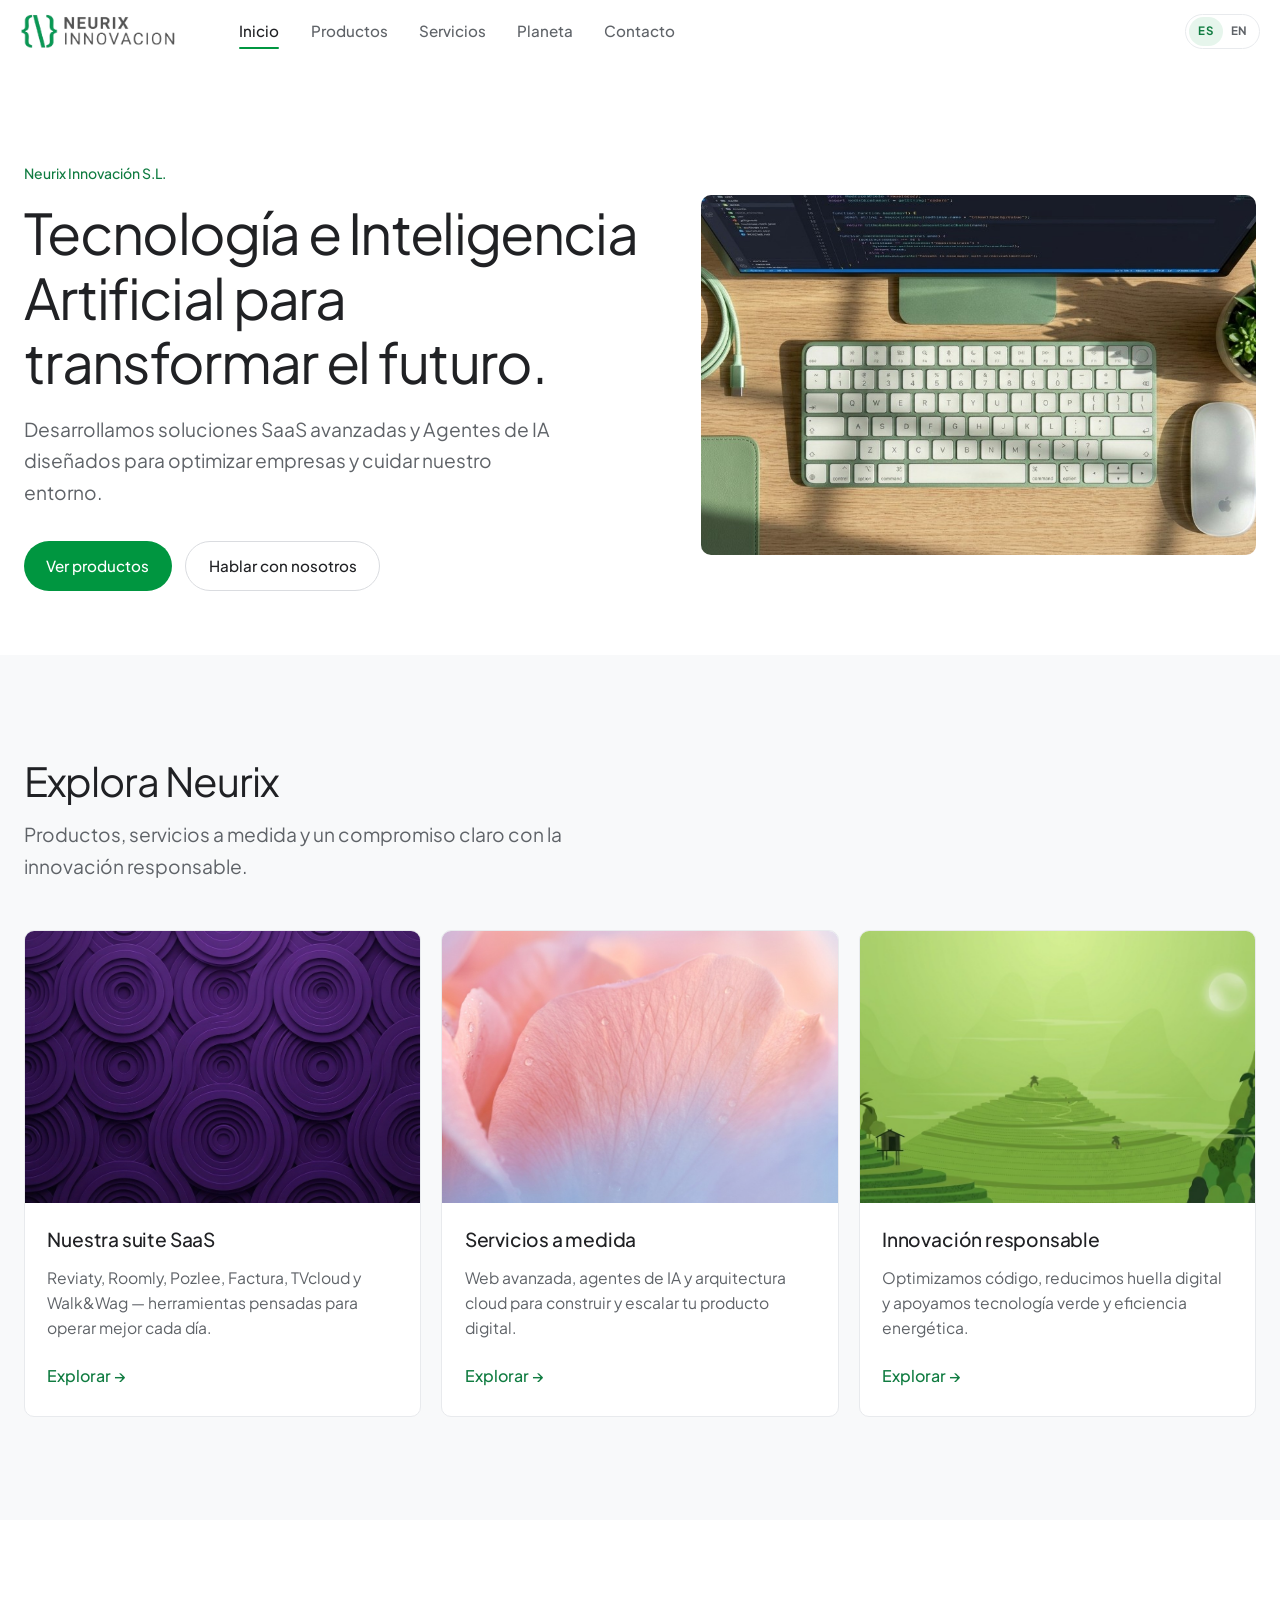
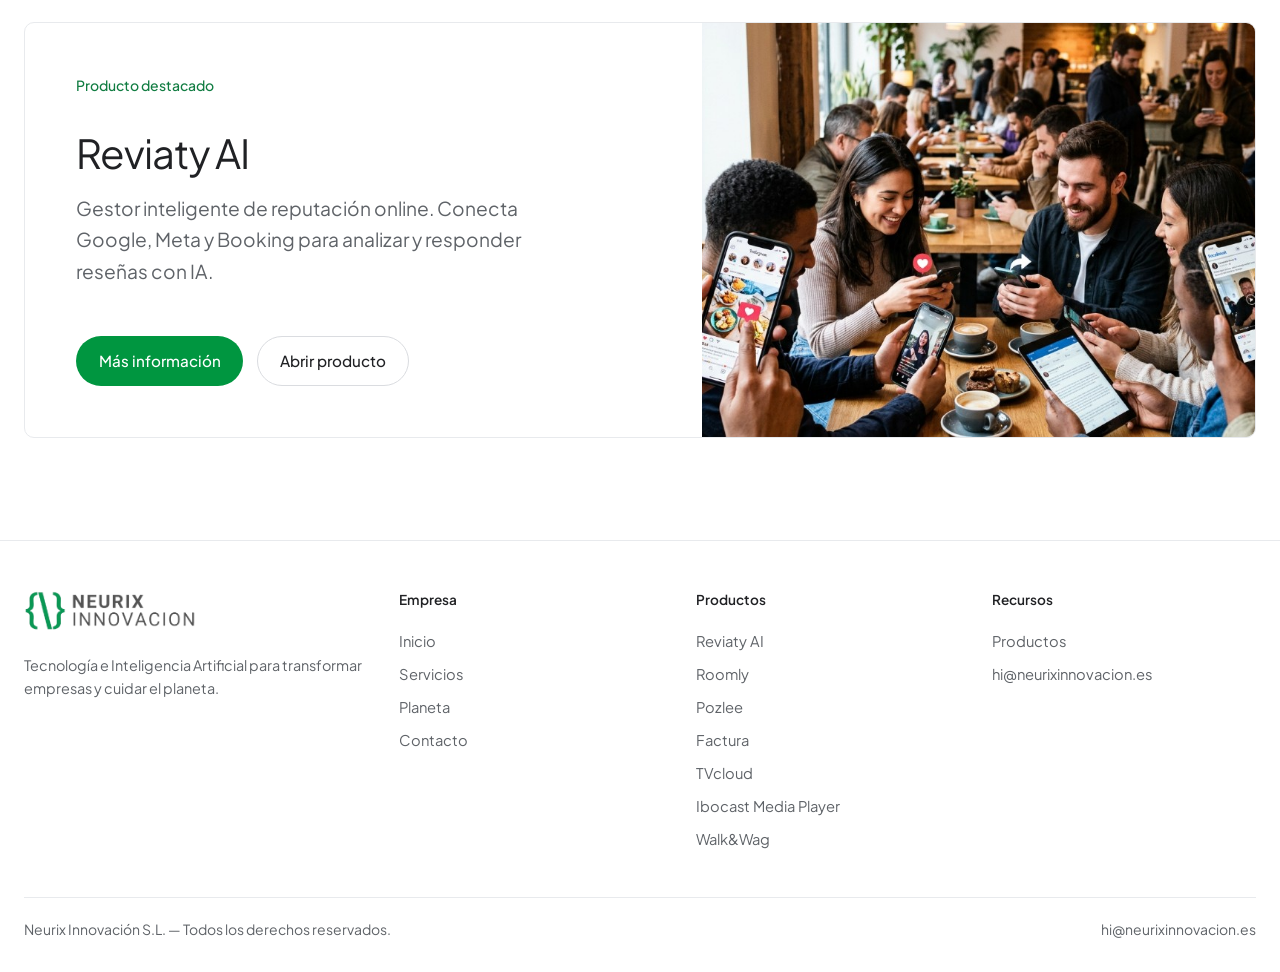
==== index.html @ 754eeaa5 "Initial commit: Neurix Innovación multi-page website. Co-authored-by: Cursor <cursoragent@cursor.com" ====
<!DOCTYPE html>
<html lang="es">
<head>
  <meta charset="UTF-8">
  <meta name="viewport" content="width=device-width, initial-scale=1.0">
  <meta name="description" content="Neurix Innovación S.L. — Tecnología e Inteligencia Artificial. Soluciones SaaS y Agentes de IA.">
  <title>Neurix Innovación — Tecnología e IA</title>
  <link rel="preconnect" href="https://fonts.googleapis.com">
  <link rel="preconnect" href="https://fonts.gstatic.com" crossorigin>
  <link href="https://fonts.googleapis.com/css2?family=Plus+Jakarta+Sans:wght@400;500;600;700&display=swap" rel="stylesheet">
  <link rel="stylesheet" href="css/styles.css">
  <link rel="icon" href="images/logo.png" type="image/png">
</head>
<body data-page="home" data-depth="0">
  <a class="skip-link" href="#contenido">Saltar al contenido</a>
  <div id="site-header"></div>

  <main id="contenido">
    <section class="home-hero">
      <div class="container home-hero-grid">
        <div>
          <p class="kicker" data-i18n="home.kicker">Neurix Innovación S.L.</p>
          <h1 class="display" data-i18n="home.title">Tecnología e Inteligencia Artificial para transformar el futuro.</h1>
          <p class="lead" data-i18n="home.lead">Desarrollamos soluciones SaaS avanzadas y Agentes de IA diseñados para optimizar empresas y cuidar nuestro entorno.</p>
          <div class="home-hero-actions">
            <a class="btn btn-primary" href="productos/index.html" data-i18n="home.ctaProducts">Ver productos</a>
            <a class="btn btn-outline" href="contacto/index.html" data-i18n="home.ctaContact">Hablar con nosotros</a>
          </div>
        </div>
        <div class="hero-visual hero-visual--photo" aria-hidden="true">
          <img src="images/home-hero.jpg" alt="" width="800" height="600" decoding="async">
        </div>
      </div>
    </section>

    <section class="section section--soft">
      <div class="container">
        <div class="section-head">
          <h2 class="display-md" data-i18n="home.exploreTitle">Explora Neurix</h2>
          <p class="lead" data-i18n="home.exploreLead">Productos, servicios a medida y un compromiso claro con la innovación responsable.</p>
        </div>
        <div class="story-grid">
          <a class="story-card" href="productos/index.html">
            <div class="story-media" aria-hidden="true">
              <img src="images/explore-suite.jpg" alt="" width="640" height="440" decoding="async">
            </div>
            <div class="story-body">
              <h3 data-i18n="home.cardProductsTitle">Nuestra suite SaaS</h3>
              <p data-i18n="home.cardProductsBody">Reviaty, Roomly, Pozlee, Factura, TVcloud y Walk&amp;Wag — herramientas pensadas para operar mejor cada día.</p>
              <span class="btn-text"><span data-i18n="common.explore">Explorar</span> <span class="arrow">→</span></span>
            </div>
          </a>
          <a class="story-card" href="servicios/index.html">
            <div class="story-media" aria-hidden="true">
              <img src="images/explore-services.jpg" alt="" width="640" height="440" decoding="async">
            </div>
            <div class="story-body">
              <h3 data-i18n="home.cardServicesTitle">Servicios a medida</h3>
              <p data-i18n="home.cardServicesBody">Web avanzada, agentes de IA y arquitectura cloud para construir y escalar tu producto digital.</p>
              <span class="btn-text"><span data-i18n="common.explore">Explorar</span> <span class="arrow">→</span></span>
            </div>
          </a>
          <a class="story-card" href="planeta/index.html">
            <div class="story-media" aria-hidden="true">
              <img src="images/explore-planet.jpg" alt="" width="640" height="440" decoding="async">
            </div>
            <div class="story-body">
              <h3 data-i18n="home.cardPlanetTitle">Innovación responsable</h3>
              <p data-i18n="home.cardPlanetBody">Optimizamos código, reducimos huella digital y apoyamos tecnología verde y eficiencia energética.</p>
              <span class="btn-text"><span data-i18n="common.explore">Explorar</span> <span class="arrow">→</span></span>
            </div>
          </a>
        </div>
      </div>
    </section>

    <section class="section">
      <div class="container">
        <article class="feature-band">
          <div class="feature-band-copy">
            <p class="kicker" data-i18n="home.featureKicker">Producto destacado</p>
            <h2 class="display-md">Reviaty AI</h2>
            <p class="lead" data-i18n="home.featureLead">Gestor inteligente de reputación online. Conecta Google, Meta y Booking para analizar y responder reseñas con IA.</p>
            <div class="home-hero-actions">
              <a class="btn btn-primary" href="productos/reviaty.html" data-i18n="common.learnMore">Más información</a>
              <a class="btn btn-outline" href="https://reviaty.neurixinnovacion.es" target="_blank" rel="noopener noreferrer" data-i18n="common.visit">Abrir producto</a>
            </div>
          </div>
          <div class="feature-band-visual visual-photo" aria-hidden="true">
            <img src="images/reviaty.jpg" alt="">
          </div>
        </article>
      </div>
    </section>
  </main>

  <div id="site-footer"></div>

  <script>
    window.NEURIX_I18N = {
      es: {
        "home.kicker": "Neurix Innovación S.L.",
        "home.title": "Tecnología e Inteligencia Artificial para transformar el futuro.",
        "home.lead": "Desarrollamos soluciones SaaS avanzadas y Agentes de IA diseñados para optimizar empresas y cuidar nuestro entorno.",
        "home.ctaProducts": "Ver productos",
        "home.ctaContact": "Hablar con nosotros",
        "home.exploreTitle": "Explora Neurix",
        "home.exploreLead": "Productos, servicios a medida y un compromiso claro con la innovación responsable.",
        "home.cardProductsTitle": "Nuestra suite SaaS",
        "home.cardProductsBody": "Reviaty, Roomly, Pozlee, Factura, TVcloud y Walk&Wag — herramientas pensadas para operar mejor cada día.",
        "home.cardServicesTitle": "Servicios a medida",
        "home.cardServicesBody": "Web avanzada, agentes de IA y arquitectura cloud para construir y escalar tu producto digital.",
        "home.cardPlanetTitle": "Innovación responsable",
        "home.cardPlanetBody": "Optimizamos código, reducimos huella digital y apoyamos tecnología verde y eficiencia energética.",
        "home.featureKicker": "Producto destacado",
        "home.featureLead": "Gestor inteligente de reputación online. Conecta Google, Meta y Booking para analizar y responder reseñas con IA."
      },
      en: {
        "home.kicker": "Neurix Innovación S.L.",
        "home.title": "Technology and Artificial Intelligence to transform the future.",
        "home.lead": "We build advanced SaaS solutions and AI Agents designed to optimize businesses and care for our environment.",
        "home.ctaProducts": "See products",
        "home.ctaContact": "Talk to us",
        "home.exploreTitle": "Explore Neurix",
        "home.exploreLead": "Products, tailored services, and a clear commitment to responsible innovation.",
        "home.cardProductsTitle": "Our SaaS suite",
        "home.cardProductsBody": "Reviaty, Roomly, Pozlee, Factura, TVcloud and Walk&Wag — tools built to run operations better every day.",
        "home.cardServicesTitle": "Tailored services",
        "home.cardServicesBody": "Advanced web, AI agents and cloud architecture to build and scale your digital product.",
        "home.cardPlanetTitle": "Responsible innovation",
        "home.cardPlanetBody": "We optimize code, reduce digital footprint, and support green technology and energy efficiency.",
        "home.featureKicker": "Featured product",
        "home.featureLead": "Intelligent online reputation manager. Connect Google, Meta and Booking to analyze and reply to reviews with AI."
      }
    };
  </script>
  <script src="js/main.js"></script>
</body>
</html>
---- css/styles.css ----
/* Neurix Innovación — multi-page, About Google–inspired editorial UI */

:root {
  --bg: #fff;
  --bg-soft: #f8f9fa;
  --bg-tint: #f1f3f4;
  --ink: #202124;
  --ink-2: #3c4043;
  --muted: #5f6368;
  --line: #e8eaed;
  --line-strong: #dadce0;
  --green: #009640;
  --green-deep: #107c41;
  --green-soft: #e6f5ec;
  --blue: #1a73e8;
  --radius: 10px;
  --radius-md: 10px;
  --radius-sm: 10px;
  --header: 64px;
  --max: 1240px;
  --narrow: 720px;
  --font:
    "Google Sans", "Product Sans", "Plus Jakarta Sans", "Helvetica Neue", Arial,
    sans-serif;
  --ease: cubic-bezier(0.2, 0.8, 0.2, 1);
}

*,
*::before,
*::after {
  box-sizing: border-box;
}

html {
  scroll-behavior: smooth;
}

body {
  margin: 0;
  font-family: var(--font);
  color: var(--ink-2);
  background: var(--bg);
  line-height: 1.6;
  -webkit-font-smoothing: antialiased;
}

img {
  display: block;
  max-width: 100%;
}

a {
  color: inherit;
  text-decoration: none;
}

button {
  font: inherit;
  color: inherit;
  background: none;
  border: 0;
  cursor: pointer;
}

h1,
h2,
h3,
h4,
p {
  margin: 0;
}

ul {
  margin: 0;
  padding: 0;
  list-style: none;
}

.skip-link {
  position: absolute;
  left: -999px;
  top: 0;
  background: var(--ink);
  color: #fff;
  padding: 0.75rem 1rem;
  z-index: 1000;
}

.skip-link:focus {
  left: 1rem;
  top: 1rem;
}

.container {
  width: min(100% - 3rem, var(--max));
  margin-inline: auto;
}

.container--narrow {
  width: min(100% - 3rem, var(--narrow));
}

/* ——— Header ——— */

.site-header {
  position: sticky;
  top: 0;
  z-index: 50;
  height: var(--header);
  background: rgba(255, 255, 255, 0.96);
  border-bottom: 1px solid transparent;
}

.site-header.is-scrolled {
  border-bottom-color: var(--line);
}

.header-inner {
  height: 100%;
  width: min(100% - 2rem, var(--max));
  margin-inline: auto;
  display: flex;
  align-items: center;
  gap: 2rem;
}

.brand {
  display: inline-flex;
  align-items: center;
  flex-shrink: 0;
  line-height: 0;
}

.brand-logo {
  height: 40px;
  width: auto;
  max-width: min(220px, 48vw);
  object-fit: contain;
  object-position: left center;
  border-radius: 10px;
}

.brand-logo--footer {
  height: 44px;
  max-width: 240px;
}

.nav {
  display: flex;
  align-items: center;
  gap: 0.15rem;
  margin-left: 1rem;
}

.nav a {
  position: relative;
  padding: 0.55rem 0.9rem;
  font-size: 0.95rem;
  font-weight: 500;
  color: var(--muted);
  border-radius: 5px;
  transition:
    color 0.2s var(--ease),
    background 0.2s var(--ease);
}

.nav a:hover,
.nav a:focus-visible {
  color: var(--ink);
  background: var(--bg-tint);
  outline: none;
}

.nav a.is-active {
  color: var(--ink);
}

.nav a.is-active::after {
  content: "";
  position: absolute;
  left: 0.9rem;
  right: 0.9rem;
  bottom: 0.2rem;
  height: 2px;
  border-radius: 2px;
  background: var(--green);
}

.header-actions {
  margin-left: auto;
  display: flex;
  align-items: center;
  gap: 0.75rem;
}

.lang-toggle {
  display: inline-flex;
  padding: 0.18rem;
  border: 1px solid var(--line);
  border-radius: 999px;
}

.lang-btn {
  min-width: 2.1rem;
  padding: 0.3rem 0.5rem;
  border-radius: 999px;
  font-size: 0.72rem;
  font-weight: 700;
  letter-spacing: 0.04em;
  color: var(--muted);
}

.lang-btn.is-active {
  background: var(--green-soft);
  color: var(--green-deep);
}

.menu-toggle {
  display: none;
  width: 40px;
  height: 40px;
  place-items: center;
  gap: 5px;
  flex-direction: column;
  border-radius: 50%;
}

.menu-toggle:hover {
  background: var(--bg-tint);
}

.menu-toggle span {
  width: 16px;
  height: 2px;
  background: var(--ink);
  border-radius: 2px;
}

/* ——— Buttons ——— */

.btn {
  display: inline-flex;
  align-items: center;
  justify-content: center;
  gap: 0.4rem;
  min-height: 48px;
  padding: 0.75rem 1.4rem;
  border-radius: 999px;
  font-size: 0.95rem;
  font-weight: 500;
  transition:
    background 0.2s var(--ease),
    border-color 0.2s var(--ease),
    color 0.2s var(--ease),
    box-shadow 0.2s var(--ease);
}

.btn:focus-visible {
  outline: 2px solid var(--green);
  outline-offset: 3px;
}

.btn-primary {
  background: var(--green);
  color: #fff;
}

.btn-primary:hover {
  background: var(--green-deep);
  box-shadow: 0 1px 3px rgba(16, 124, 65, 0.3);
}

.btn-outline {
  border: 1px solid var(--line-strong);
  background: var(--bg);
  color: var(--ink);
}

.btn-outline:hover {
  background: var(--bg-soft);
  border-color: #c6c9ce;
}

.btn-text {
  color: var(--green-deep);
  font-weight: 500;
  min-height: auto;
  padding: 0.35rem 0;
}

.btn-text:hover {
  text-decoration: underline;
}

.btn-text .arrow {
  transition: transform 0.2s var(--ease);
}

.btn-text:hover .arrow {
  transform: translateX(3px);
}

/* ——— Typography blocks ——— */

.kicker {
  display: inline-block;
  margin-bottom: 1rem;
  font-size: 0.875rem;
  font-weight: 500;
  color: var(--green-deep);
}

.display {
  font-size: clamp(2.25rem, 4.8vw, 3.5rem);
  font-weight: 400;
  letter-spacing: -0.03em;
  line-height: 1.15;
  color: var(--ink);
}

.display-md {
  font-size: clamp(1.75rem, 3.2vw, 2.5rem);
  font-weight: 400;
  letter-spacing: -0.025em;
  line-height: 1.2;
  color: var(--ink);
}

.lead {
  font-size: clamp(1.05rem, 1.5vw, 1.2rem);
  color: var(--muted);
  line-height: 1.65;
}

.section {
  padding: clamp(4rem, 8vw, 6.5rem) 0;
}

.section--soft {
  background: var(--bg-soft);
}

.section-head {
  max-width: 640px;
  margin-bottom: clamp(2rem, 4vw, 3rem);
}

.section-head .lead {
  margin-top: 0.85rem;
}

/* ——— Home hero ——— */

.home-hero {
  padding: clamp(3.5rem, 8vw, 6rem) 0 clamp(2.5rem, 5vw, 4rem);
}

.home-hero-grid {
  display: grid;
  grid-template-columns: 1.05fr 0.95fr;
  gap: clamp(2rem, 5vw, 4rem);
  align-items: center;
}

.home-hero .lead {
  margin-top: 1.25rem;
  max-width: 34rem;
}

.home-hero-actions {
  display: flex;
  flex-wrap: wrap;
  gap: 0.85rem;
  margin-top: 2rem;
}

.hero-visual {
  position: relative;
  min-height: 360px;
  border-radius: var(--radius);
  overflow: hidden;
  background: var(--bg-tint);
}

.hero-visual--photo {
  min-height: 0;
}

.hero-visual--photo img {
  width: 100%;
  height: 100%;
  min-height: 360px;
  object-fit: cover;
  object-position: center;
  display: block;
}

/* ——— Destination / story cards (About Google style) ——— */

.story-grid {
  display: grid;
  grid-template-columns: repeat(3, 1fr);
  gap: 1.25rem;
}

.story-card {
  display: flex;
  flex-direction: column;
  border: 1px solid var(--line);
  border-radius: var(--radius-md);
  overflow: hidden;
  background: var(--bg);
  transition:
    box-shadow 0.25s var(--ease),
    transform 0.25s var(--ease);
}

.story-card:hover {
  transform: translateY(-2px);
  box-shadow: 0 8px 28px rgba(60, 64, 67, 0.12);
}

.story-media {
  aspect-ratio: 16 / 11;
  background: var(--bg-tint);
  overflow: hidden;
}

.story-media img {
  width: 100%;
  height: 100%;
  object-fit: cover;
  object-position: center;
  display: block;
}

.story-body {
  display: flex;
  flex-direction: column;
  gap: 0.75rem;
  padding: 1.5rem 1.4rem 1.35rem;
  flex: 1;
}

.story-body h3 {
  font-size: 1.2rem;
  font-weight: 500;
  color: var(--ink);
  letter-spacing: -0.01em;
  line-height: 1.35;
}

.story-body p {
  color: var(--muted);
  font-size: 0.98rem;
  flex: 1;
}

.story-body .btn-text {
  margin-top: 0.35rem;
  align-self: flex-start;
}

/* ——— Featured strip ——— */

.feature-band {
  border: 1px solid var(--line);
  border-radius: var(--radius);
  overflow: hidden;
  display: grid;
  grid-template-columns: 1.1fr 0.9fr;
  background: var(--bg);
}

.feature-band-copy {
  padding: clamp(2rem, 4vw, 3.25rem);
  display: flex;
  flex-direction: column;
  justify-content: center;
  gap: 1rem;
}

.feature-band-copy .lead {
  max-width: 32rem;
}

.feature-band-visual {
  min-height: 280px;
  background:
    radial-gradient(
      circle at 40% 30%,
      rgba(255, 255, 255, 0.35),
      transparent 40%
    ),
    linear-gradient(160deg, #107c41, #009640 55%, #075a2c);
  position: relative;
}

.feature-band-visual.visual-logo {
  background: #fff;
}

.feature-band-visual.visual-photo {
  background: var(--bg-tint);
  padding: 0;
  border-left: 0;
  overflow: hidden;
}

.feature-band-visual.visual-photo img {
  width: 100%;
  height: 100%;
  min-height: 280px;
  object-fit: cover;
  object-position: center;
  display: block;
}

.feature-band-visual .chip {
  position: absolute;
  left: 1.5rem;
  bottom: 1.5rem;
  padding: 0.55rem 0.9rem;
  border-radius: 999px;
  background: rgba(255, 255, 255, 0.92);
  color: var(--green-deep);
  font-size: 0.85rem;
  font-weight: 600;
}

/* ——— Products index (About Google products–inspired) ——— */

.page-hero {
  padding: clamp(3.5rem, 7vw, 5.5rem) 0 2rem;
  text-align: center;
}

.page-hero .display {
  max-width: 18ch;
  margin-inline: auto;
}

.page-hero .lead {
  max-width: 38rem;
  margin: 1.15rem auto 0;
}

.page-hero-actions {
  display: flex;
  flex-wrap: wrap;
  justify-content: center;
  gap: 0.75rem;
  margin-top: 1.75rem;
}

.products-hero {
  padding: clamp(2.5rem, 6vw, 4.5rem) 0 0;
  text-align: center;
  background: linear-gradient(180deg, #ffffff 0%, #ffffff 55%, #e8f5ee 100%);
  overflow: hidden;
}

.products-hero-inner {
  display: flex;
  flex-direction: column;
  align-items: center;
}

.picon {
  width: 48px;
  height: 48px;
  border-radius: 50%;
  display: grid;
  place-items: center;
  font-size: 0.72rem;
  font-weight: 700;
  color: var(--green-deep);
  letter-spacing: -0.02em;
  overflow: hidden;
  background: #fff;
  border: 1px solid var(--line);
}

.picon--logo {
  padding: 0;
  background: #fff;
}

.picon--logo img {
  width: 78%;
  height: 78%;
  object-fit: contain;
  display: block;
}

.picon--factura,
.picon--tvcloud,
.picon--walkwag {
  background: #fff;
  color: var(--green-deep);
}

.picon--tvcloud {
  font-size: 0.65rem;
}

.products-hero .display {
  max-width: 16ch;
  margin-inline: auto;
}

.jump-pills {
  display: flex;
  flex-wrap: wrap;
  justify-content: center;
  gap: 0.65rem;
  margin-top: 1.75rem;
}

.jump-pills a {
  display: inline-flex;
  align-items: center;
  min-height: 44px;
  padding: 0.55rem 1.15rem;
  border: 1px solid var(--line-strong);
  border-radius: 999px;
  background: var(--bg);
  font-size: 0.925rem;
  font-weight: 500;
  color: var(--ink-2);
  transition:
    background 0.2s var(--ease),
    border-color 0.2s var(--ease);
}

.jump-pills a:hover,
.jump-pills a:focus-visible {
  background: var(--bg-soft);
  border-color: #c6c9ce;
  outline: none;
}

.products-hero-art {
  width: min(100%, 960px);
  margin-top: clamp(2.5rem, 5vw, 3.5rem);
  border-radius: var(--radius) var(--radius) 0 0;
  overflow: hidden;
  line-height: 0;
  box-shadow: 0 12px 40px rgba(60, 64, 67, 0.12);
}

.products-hero-art img {
  width: 100%;
  height: auto;
  aspect-ratio: 16 / 9;
  object-fit: cover;
  object-position: center;
  display: block;
}

.products-quick {
  padding-top: clamp(2rem, 4vw, 3rem);
}

.quick-grid {
  display: grid;
  grid-template-columns: repeat(2, 1fr);
  gap: 1rem;
}

.quick-tile {
  display: grid;
  grid-template-columns: 1fr 1fr;
  min-height: 160px;
  border: 1px solid var(--line);
  border-radius: var(--radius);
  overflow: hidden;
  background: var(--bg);
  transition:
    box-shadow 0.25s var(--ease),
    transform 0.25s var(--ease);
}

.quick-tile:hover {
  box-shadow: 0 8px 28px rgba(60, 64, 67, 0.1);
  transform: translateY(-2px);
}

.quick-tile-copy {
  display: flex;
  flex-direction: column;
  justify-content: space-between;
  padding: 1.35rem 1.25rem;
}

.quick-tile-copy h2 {
  font-size: clamp(1.15rem, 2vw, 1.45rem);
  font-weight: 500;
  letter-spacing: -0.02em;
  line-height: 1.25;
  color: var(--ink);
}

.quick-tile-icon {
  color: var(--green-deep);
  font-size: 1.15rem;
  font-weight: 600;
}

.quick-tile-media {
  min-height: 100%;
}

.products-section-head {
  text-align: center;
  max-width: 640px;
  margin: 0 auto clamp(2rem, 4vw, 3rem);
}

.products-section-head .lead {
  margin-top: 0.85rem;
}

.products-section-head--left {
  text-align: left;
  margin-inline: 0;
}

.gp-feature {
  display: grid;
  grid-template-columns: 1fr 1.05fr;
  border: 1px solid var(--line);
  border-radius: var(--radius);
  overflow: hidden;
  background: var(--bg);
  min-height: 360px;
}

.gp-feature--compact {
  min-height: 280px;
}

.gp-feature-copy {
  padding: clamp(1.75rem, 4vw, 3rem);
  display: flex;
  flex-direction: column;
  justify-content: center;
  gap: 0.85rem;
}

.gp-feature-copy .lead {
  max-width: 34rem;
}

.gp-feature-actions {
  display: flex;
  flex-wrap: wrap;
  gap: 0.75rem;
  margin-top: 0.5rem;
}

.gp-feature-visual {
  position: relative;
  min-height: 240px;
}

.gp-card-grid {
  display: grid;
  grid-template-columns: repeat(2, 1fr);
  gap: 1.25rem;
}

.gp-card-grid--3 {
  grid-template-columns: repeat(3, 1fr);
}

.gp-card {
  display: flex;
  flex-direction: column;
  border: 1px solid var(--line);
  border-radius: var(--radius);
  overflow: hidden;
  background: var(--bg);
  transition:
    box-shadow 0.25s var(--ease),
    transform 0.25s var(--ease);
}

.gp-card:hover {
  box-shadow: 0 8px 28px rgba(60, 64, 67, 0.1);
  transform: translateY(-2px);
}

.gp-card-media {
  position: relative;
  aspect-ratio: 16 / 10;
}

.gp-card-media.visual-photo {
  border-bottom: 0;
}

.gp-card-media.visual-photo img {
  min-height: 0;
  aspect-ratio: 16 / 10;
}

.gp-card-body {
  display: flex;
  flex-direction: column;
  gap: 0.65rem;
  padding: 1.4rem 1.35rem 1.35rem;
  flex: 1;
}

.gp-card-body h3 {
  font-size: 1.25rem;
  font-weight: 500;
  color: var(--ink);
  letter-spacing: -0.01em;
}

.gp-card-body p {
  color: var(--muted);
  font-size: 0.98rem;
  flex: 1;
}

.gp-card-body .btn-text {
  align-self: flex-start;
}

.products-directory {
  background: var(--bg);
  border-top: 1px solid var(--line);
}

.dir-header {
  text-align: center;
  margin-bottom: clamp(1.75rem, 3vw, 2.5rem);
}

.dir-header .display-md {
  margin-bottom: 1.25rem;
}

.dir-filter-bar {
  display: inline-flex;
  flex-direction: column;
  align-items: stretch;
  gap: 0.45rem;
  width: min(100%, 320px);
  text-align: left;
}

.dir-filter-bar label {
  font-size: 0.9rem;
  font-weight: 500;
  color: var(--muted);
}

.dir-select-wrap {
  position: relative;
}

.dir-select-wrap::after {
  content: "";
  position: absolute;
  right: 1rem;
  top: 50%;
  width: 0.45rem;
  height: 0.45rem;
  border-right: 2px solid var(--muted);
  border-bottom: 2px solid var(--muted);
  transform: translateY(-70%) rotate(45deg);
  pointer-events: none;
}

.dir-select {
  width: 100%;
  appearance: none;
  -webkit-appearance: none;
  min-height: 48px;
  padding: 0.7rem 2.5rem 0.7rem 1rem;
  border: 1px solid var(--line-strong);
  border-radius: 10px;
  background: var(--bg);
  font: inherit;
  font-size: 1rem;
  font-weight: 500;
  color: var(--ink);
  cursor: pointer;
}

.dir-select:focus-visible {
  outline: 2px solid var(--green);
  outline-offset: 2px;
}

.dir-grid {
  display: grid;
  grid-template-columns: repeat(4, 1fr);
  gap: 0.85rem;
}

.dir-tile {
  display: grid;
  grid-template-columns: 40px minmax(0, 1fr) 20px;
  align-items: center;
  gap: 0.7rem;
  min-height: 64px;
  padding: 0.65rem 0.85rem;
  border: 1px solid var(--line);
  border-radius: 10px;
  background: var(--bg);
  color: var(--ink);
  transition:
    border-color 0.2s var(--ease),
    box-shadow 0.2s var(--ease),
    background 0.2s var(--ease);
}

.dir-tile:hover,
.dir-tile:focus-visible {
  border-color: var(--line-strong);
  box-shadow: 0 2px 10px rgba(60, 64, 67, 0.08);
  background: #fafafa;
  outline: none;
}

.dir-tile-icon {
  width: 40px;
  height: 40px;
  border: 0;
  box-shadow: none;
  background: transparent;
}

.dir-tile-icon.picon--factura,
.dir-tile-icon.picon--tvcloud,
.dir-tile-icon.picon--walkwag {
  background: var(--bg-soft);
  border: 1px solid var(--line);
}

.dir-tile-name {
  font-size: 0.95rem;
  font-weight: 500;
  line-height: 1.25;
  white-space: nowrap;
  overflow: hidden;
  text-overflow: ellipsis;
}

.dir-tile-ext {
  color: var(--green-deep);
  font-size: 1rem;
  font-weight: 600;
  line-height: 1;
  text-align: right;
}

.spotlight-visual {
  position: relative;
  min-height: 240px;
}

.visual-logo {
  background: #fff;
  display: grid;
  place-items: center;
  padding: clamp(1.5rem, 4vw, 2.75rem);
  border-left: 1px solid var(--line);
}

.visual-logo img {
  width: min(100%, 320px);
  height: auto;
  max-height: 160px;
  object-fit: contain;
  display: block;
}

.gp-card-media.visual-logo {
  border-left: 0;
  border-bottom: 1px solid var(--line);
}

.gp-card-media.visual-logo img {
  max-height: 120px;
}

.quick-tile-media.visual-logo {
  padding: 1rem;
  border-left: 1px solid var(--line);
}

.quick-tile-media.visual-logo img {
  width: 100%;
  height: 100%;
  max-height: none;
  object-fit: contain;
}

.feature-band-visual.visual-logo {
  background: #fff;
  border-left: 1px solid var(--line);
}

.product-panel.visual-logo {
  border: 1px solid var(--line);
  border-radius: var(--radius);
}

.visual-reviaty {
  background:
    radial-gradient(
      circle at 70% 30%,
      rgba(255, 255, 255, 0.35),
      transparent 35%
    ),
    linear-gradient(145deg, #0f6b38, #14a34a 50%, #086435);
}

.visual-roomly {
  background: linear-gradient(160deg, #1b4332 0%, #2d6a4f 45%, #95d5b2 100%);
}

.visual-pozlee {
  background: linear-gradient(135deg, #143d2a, #1b7a46 40%, #d8f3dc);
}

.visual-factura {
  background: linear-gradient(180deg, #0b3d26, #1a8f4d 60%, #e9f7ef);
}

.visual-tvcloud {
  background:
    radial-gradient(
      circle at 30% 70%,
      rgba(255, 255, 255, 0.2),
      transparent 40%
    ),
    linear-gradient(210deg, #052e1c, #0d7a3c 55%, #49b978);
}

.visual-walkwag {
  background:
    radial-gradient(circle at 60% 40%, #b7f0c8, transparent 45%),
    linear-gradient(160deg, #245c3b, #57a773);
}

.visual-photo {
  position: relative;
  padding: 0 !important;
  background: var(--bg-tint);
  overflow: hidden;
  border-left: 0;
}

.gp-feature-visual.visual-photo {
  align-self: stretch;
}

.visual-photo img {
  width: 100%;
  height: 100%;
  min-height: 280px;
  object-fit: cover;
  object-position: center;
  display: block;
}

.product-panel.visual-photo {
  border: 0;
  border-radius: var(--radius);
  min-height: 340px;
}

.product-panel.visual-photo img {
  min-height: 340px;
  border-radius: var(--radius);
}

.spotlight-visual .mark,
.product-panel .mark,
.gp-feature-visual .mark,
.gp-card-media .mark {
  position: absolute;
  inset: 0;
  display: grid;
  place-items: center;
  color: rgba(255, 255, 255, 0.95);
  font-size: clamp(1.6rem, 3vw, 2.2rem);
  font-weight: 600;
  letter-spacing: -0.02em;
  text-align: center;
  padding: 1.5rem;
}

/* ——— Product detail ——— */

.product-hero {
  padding: clamp(3rem, 7vw, 5rem) 0 clamp(2rem, 4vw, 3rem);
}

.product-hero-grid {
  display: grid;
  grid-template-columns: 1.1fr 0.9fr;
  gap: clamp(2rem, 5vw, 3.5rem);
  align-items: center;
}

.product-hero .display {
  margin-top: 0.35rem;
}

.product-hero .lead {
  margin-top: 1.1rem;
  max-width: 34rem;
}

.product-hero-actions {
  display: flex;
  flex-wrap: wrap;
  gap: 0.85rem;
  margin-top: 1.85rem;
}

.product-panel {
  min-height: 340px;
  border-radius: var(--radius);
  position: relative;
  overflow: hidden;
}

.benefit-grid {
  display: grid;
  grid-template-columns: repeat(3, 1fr);
  gap: 1.1rem;
}

.benefit-card {
  padding: 1.6rem 1.4rem;
  border-radius: var(--radius-md);
  border: 1px solid var(--line);
  background: var(--bg);
}

.benefit-card h3 {
  font-size: 1.05rem;
  font-weight: 600;
  color: var(--ink);
  margin-bottom: 0.55rem;
}

.benefit-card p {
  color: var(--muted);
  font-size: 0.96rem;
}

.feature-list {
  display: grid;
  gap: 0;
  border: 1px solid var(--line);
  border-radius: var(--radius-md);
  overflow: hidden;
  background: var(--bg);
}

.feature-row {
  display: grid;
  grid-template-columns: 220px 1fr;
  gap: 1.5rem;
  padding: 1.4rem 1.5rem;
  border-bottom: 1px solid var(--line);
}

.feature-row:last-child {
  border-bottom: 0;
}

.feature-row h3 {
  font-size: 1rem;
  font-weight: 600;
  color: var(--ink);
}

.feature-row p {
  color: var(--muted);
}

.cta-band {
  display: flex;
  flex-wrap: wrap;
  align-items: center;
  justify-content: space-between;
  gap: 1.25rem;
  padding: clamp(1.75rem, 3vw, 2.5rem);
  border-radius: var(--radius);
  background: var(--green-soft);
  border: 1px solid #cdead7;
}

.cta-band h2 {
  font-size: clamp(1.35rem, 2.2vw, 1.75rem);
  font-weight: 500;
  color: var(--ink);
  letter-spacing: -0.02em;
}

.cta-band p {
  margin-top: 0.35rem;
  color: var(--muted);
}

.related-grid {
  display: grid;
  grid-template-columns: repeat(3, 1fr);
  gap: 1rem;
}

.related-card {
  padding: 1.35rem 1.25rem;
  border: 1px solid var(--line);
  border-radius: var(--radius-md);
  transition:
    border-color 0.2s var(--ease),
    box-shadow 0.2s var(--ease);
}

.related-card:hover {
  border-color: var(--line-strong);
  box-shadow: 0 4px 16px rgba(60, 64, 67, 0.08);
}

.related-card h3 {
  font-size: 1.05rem;
  font-weight: 600;
  color: var(--ink);
  margin-bottom: 0.4rem;
}

.related-card p {
  color: var(--muted);
  font-size: 0.92rem;
  margin-bottom: 0.85rem;
}

/* ——— Services (GMP small-business–inspired) ——— */

.svc-hero {
  position: relative;
  margin-bottom: clamp(2rem, 5vw, 3.5rem);
}

.svc-hero-media {
  overflow: hidden;
  background: var(--bg-tint);
  min-height: clamp(240px, 58vw, 390px);
}

.svc-hero-media img {
  width: 100%;
  height: 100%;
  min-height: inherit;
  object-fit: cover;
  object-position: center;
  display: block;
  filter: blur(4px);
  transform: scale(1.05);
}

.svc-hero-copy {
  position: relative;
  padding: clamp(1.75rem, 4vw, 2.5rem) 0 0;
}

.svc-hero-copy .display {
  max-width: 14ch;
  color: #5f6368;
  font-weight: 500;
  letter-spacing: -0.03em;
  line-height: 1.15;
}

.svc-hero-copy .lead {
  max-width: 36rem;
  margin-top: 1rem;
  color: #80868b;
  font-size: 1rem;
  line-height: 1.55;
}

@media (min-width: 641px) {
  .svc-hero {
    min-height: clamp(520px, 58vw, 760px);
    display: grid;
    align-items: center;
    margin-bottom: clamp(3rem, 6vw, 5rem);
  }

  .svc-hero-media {
    position: absolute;
    inset: 0;
    min-height: 100%;
    z-index: 0;
  }

  .svc-hero-media img {
    min-height: 100%;
    filter: blur(6px);
    transform: scale(1.06);
  }

  .svc-hero-copy {
    position: relative;
    z-index: 1;
    padding: clamp(3rem, 6vw, 5rem) 0;
    text-align: center;
  }

  .svc-hero-copy .display {
    max-width: 16ch;
    margin-inline: auto;
    color: #5f6368;
    font-size: clamp(3rem, 6.5vw, 5.5rem);
    line-height: 1.12;
  }

  .svc-hero-copy .lead {
    max-width: 42rem;
    margin: 1.5rem auto 0;
    color: #80868b;
    font-size: clamp(1.1rem, 1.5vw, 1.375rem);
  }
}

.svc-section-head {
  margin-bottom: clamp(1.75rem, 3vw, 2.5rem);
}

.svc-section-head .display-md {
  max-width: 18ch;
}

.svc-section-head--center {
  text-align: center;
  margin-inline: auto;
}

.svc-section-head--center .display-md {
  max-width: 20ch;
  margin-inline: auto;
}

.svc-section-head--center .lead {
  max-width: 40rem;
  margin: 1rem auto 0;
}

.svc-insights {
  display: grid;
  grid-template-columns: repeat(3, 1fr);
  gap: 1.5rem;
}

.svc-insight {
  padding: 0.25rem 0.5rem 0.5rem 0;
}

.svc-insight h3 {
  font-size: 1.15rem;
  font-weight: 500;
  color: var(--ink);
  letter-spacing: -0.01em;
  margin: 1rem 0 0.55rem;
}

.svc-insight p {
  color: var(--muted);
  font-size: 0.98rem;
}

.svc-icon {
  width: 56px;
  height: 56px;
  border-radius: 50%;
  display: grid;
  place-items: center;
  color: #fff;
}

.svc-icon--grow {
  background: var(--blue);
}

.svc-icon--tools {
  background: #f9ab00;
  color: var(--ink);
}

.svc-icon--results {
  background: var(--green);
}

.svc-icon--quote {
  background: var(--green);
  margin-inline: auto;
}

.svc-icon--target {
  background: #ea4335;
}

.svc-icon--bulb {
  background: #f9ab00;
  color: var(--ink);
}

.svc-dots {
  display: none;
  justify-content: center;
  gap: 0.55rem;
  margin-top: 1.5rem;
}

.svc-dots button {
  width: 10px;
  height: 10px;
  border-radius: 50%;
  background: var(--line-strong);
  padding: 0;
}

.svc-dots button.is-active {
  background: var(--ink);
}

.svc-quote-section {
  padding-block: clamp(3rem, 7vw, 5rem);
}

.svc-quote {
  max-width: 46rem;
  margin-inline: auto;
  text-align: center;
}

.svc-quote blockquote {
  margin: 1.5rem 0 1rem;
}

.svc-quote blockquote p {
  font-size: clamp(1.35rem, 2.6vw, 1.85rem);
  font-weight: 500;
  line-height: 1.35;
  color: var(--ink);
  letter-spacing: -0.02em;
}

.svc-quote mark {
  background: var(--green);
  color: #fff;
  padding: 0.1em 0.28em;
  border-radius: 6px;
  box-decoration-break: clone;
  -webkit-box-decoration-break: clone;
}

.svc-quote-attr {
  color: var(--muted);
  font-size: 0.95rem;
}

.svc-solutions {
  display: grid;
  grid-template-columns: repeat(3, 1fr);
  gap: 1.25rem;
}

.svc-solution {
  display: flex;
  flex-direction: column;
  border: 1px solid var(--line);
  border-radius: var(--radius);
  overflow: hidden;
  background: var(--bg);
  transition:
    border-color 0.2s var(--ease),
    box-shadow 0.2s var(--ease);
}

.svc-solution:hover {
  border-color: var(--line-strong);
  box-shadow: 0 8px 24px rgba(60, 64, 67, 0.08);
}

.svc-solution-media {
  aspect-ratio: 16 / 10;
  background: var(--bg-tint);
  overflow: hidden;
}

.svc-solution-media img {
  width: 100%;
  height: 100%;
  object-fit: cover;
}

.svc-solution-body {
  display: flex;
  flex-direction: column;
  gap: 0.75rem;
  padding: 1.35rem 1.35rem 1.5rem;
  flex: 1;
}

.svc-solution-body h3 {
  font-size: 1.2rem;
  font-weight: 500;
  color: var(--ink);
  letter-spacing: -0.02em;
}

.svc-solution-body > p {
  color: var(--muted);
  font-size: 0.95rem;
}

.svc-solution-body ul {
  display: grid;
  gap: 0.4rem;
  margin: 0.15rem 0 0.35rem;
}

.svc-solution-body li {
  position: relative;
  padding-left: 1rem;
  color: var(--ink-2);
  font-size: 0.92rem;
}

.svc-solution-body li::before {
  content: "";
  position: absolute;
  left: 0;
  top: 0.55rem;
  width: 5px;
  height: 5px;
  border-radius: 50%;
  background: var(--green);
}

.svc-solution-body .btn-text {
  margin-top: auto;
}

.svc-together {
  display: grid;
  grid-template-columns: 1fr 1fr;
  gap: 1.75rem;
  max-width: 920px;
  margin: 0 auto;
}

.svc-together-item h3 {
  font-size: 1.15rem;
  font-weight: 500;
  color: var(--ink);
  margin: 1rem 0 0.55rem;
  letter-spacing: -0.01em;
}

.svc-together-item p {
  color: var(--muted);
}

.svc-together-actions {
  display: flex;
  justify-content: center;
  margin-top: 2.25rem;
}

.svc-guide {
  display: grid;
  grid-template-columns: 1.05fr 0.95fr;
  gap: 0;
  border: 1px solid var(--line);
  border-radius: var(--radius);
  overflow: hidden;
  background: var(--bg);
  align-items: stretch;
}

.svc-guide-copy {
  padding: clamp(1.75rem, 4vw, 3rem);
  display: flex;
  flex-direction: column;
  justify-content: center;
  gap: 1rem;
}

.svc-guide-copy .display-md {
  max-width: 14ch;
}

.svc-guide-copy .lead {
  max-width: 34rem;
}

.svc-guide-copy .btn {
  align-self: flex-start;
  margin-top: 0.35rem;
}

.svc-guide-media {
  min-height: 260px;
  background: var(--bg-tint);
}

.svc-guide-media img {
  width: 100%;
  height: 100%;
  object-fit: cover;
}

.svc-bottom-grid {
  display: grid;
  grid-template-columns: 1fr 1fr;
  gap: 1.25rem;
}

.svc-bottom-card {
  border: 1px solid var(--line);
  border-radius: var(--radius);
  padding: clamp(1.75rem, 3vw, 2.5rem);
  display: flex;
  flex-direction: column;
  gap: 0.85rem;
  background: var(--bg);
}

.svc-bottom-card--soft {
  background: var(--bg-soft);
}

.svc-bottom-card h2 {
  font-size: clamp(1.4rem, 2.2vw, 1.75rem);
  font-weight: 500;
  color: var(--ink);
  letter-spacing: -0.02em;
}

.svc-bottom-card p {
  color: var(--muted);
  flex: 1;
}

.svc-bottom-card .btn {
  align-self: flex-start;
  margin-top: 0.5rem;
}

/* ——— Product page (Campaign Manager 360–inspired) ——— */

.page-gprod .site-header {
  border-bottom: 0;
}

.gprod-subnav {
  position: sticky;
  top: var(--header);
  z-index: 40;
  background: #fff;
  border-bottom: 1px solid var(--line);
}

.gprod-subnav-inner {
  display: flex;
  align-items: center;
  justify-content: space-between;
  gap: 1rem;
  min-height: 52px;
}

.gprod-subnav-brand {
  font-weight: 500;
  color: var(--ink);
  font-size: 0.95rem;
  white-space: nowrap;
}

.gprod-subnav-links {
  display: flex;
  align-items: center;
  gap: 0.15rem;
  overflow-x: auto;
}

.gprod-subnav-links a {
  padding: 0.85rem 0.9rem;
  font-size: 0.9rem;
  color: var(--muted);
  white-space: nowrap;
  border-bottom: 2px solid transparent;
}

.gprod-subnav-links a:hover,
.gprod-subnav-links a.is-active {
  color: var(--ink);
  border-bottom-color: var(--blue);
}

.btn-gprod {
  display: inline-flex;
  align-items: center;
  justify-content: center;
  min-height: 46px;
  padding: 0.85rem 1.5rem;
  border-radius: 2px;
  background: var(--blue);
  color: #fff;
  font-size: 0.95rem;
  font-weight: 500;
  transition:
    background 0.2s var(--ease),
    box-shadow 0.2s var(--ease);
}

.btn-gprod:hover {
  background: #1765cc;
  box-shadow: 0 1px 2px rgba(26, 115, 232, 0.3);
}

.gprod-hero {
  margin-bottom: clamp(2.5rem, 5vw, 4rem);
}

.gprod-hero-frame {
  position: relative;
  min-height: clamp(420px, 52vw, 600px);
  display: grid;
  align-items: center;
  overflow: hidden;
  background: #fff;
}

.gprod-hero-media {
  position: absolute;
  top: 0;
  right: 0;
  bottom: 0;
  width: min(70%, 900px);
  z-index: 0;
}

.gprod-hero-media img {
  width: 100%;
  height: 100%;
  object-fit: cover;
  object-position: center;
}

.gprod-hero-content {
  position: relative;
  z-index: 1;
  padding: clamp(2rem, 4vw, 3rem) 0;
}

.gprod-hero-textbox {
  max-width: 34rem;
  background: #fff;
  padding: clamp(1.75rem, 3vw, 2.75rem) clamp(1.25rem, 3vw, 2.25rem)
    clamp(1.75rem, 3vw, 2.25rem) 0;
}

.gprod-hero-textbox .display {
  max-width: 12ch;
  color: #414141;
  font-weight: 400;
  font-size: clamp(2.4rem, 5vw, 4.4rem);
  line-height: 1.1;
  letter-spacing: -0.03em;
}

.gprod-hero-textbox .lead {
  margin: 1.1rem 0 1.5rem;
  color: #414141;
  font-size: 1.05rem;
  max-width: 34rem;
}

.gprod-highlights {
  display: grid;
  grid-template-columns: 1.05fr 0.95fr;
  gap: clamp(1.5rem, 4vw, 3rem);
  align-items: start;
}

.gprod-highlights--reverse {
  grid-template-columns: 0.95fr 1.05fr;
}

.gprod-highlights--reverse .gprod-highlights-media {
  order: 2;
}

.gprod-highlights-media {
  position: sticky;
  top: calc(var(--header) + 72px);
  border-radius: var(--radius);
  overflow: hidden;
  background: var(--bg-tint);
  aspect-ratio: 4 / 3;
}

.gprod-highlights-media img {
  width: 100%;
  height: 100%;
  object-fit: cover;
}

.gprod-highlights-copy .display-md {
  max-width: 16ch;
  margin-bottom: 1.5rem;
  font-weight: 400;
  color: #414141;
}

.gprod-highlights-copy > .lead {
  margin: -0.5rem 0 1.5rem;
  max-width: 36rem;
}

.gprod-benefit-list {
  display: grid;
  gap: 1.5rem;
  margin-bottom: 1.5rem;
}

.gprod-benefit-list li {
  display: grid;
  grid-template-columns: auto 1fr;
  gap: 1rem;
  align-items: start;
}

.gprod-benefit-list h3 {
  font-size: 1.1rem;
  font-weight: 500;
  color: var(--ink);
  margin-bottom: 0.35rem;
  letter-spacing: -0.01em;
}

.gprod-benefit-list p {
  color: var(--muted);
  font-size: 0.98rem;
}

.gprod-benefit-list a {
  color: var(--blue);
  font-weight: 500;
}

.gprod-benefit-list a:hover {
  text-decoration: underline;
}

.gprod-icon {
  width: 45px;
  height: 45px;
  border-radius: 50%;
  display: grid;
  place-items: center;
  flex-shrink: 0;
  font-size: 0.72rem;
  font-weight: 700;
  color: #fff;
}

.gprod-icon--yellow {
  background: #f9ab00;
}

.gprod-icon--blue {
  background: var(--blue);
}

.gprod-icon--green {
  background: var(--green);
}

.gprod-icon--red {
  background: #ea4335;
  font-size: 0.65rem;
}

.gprod-quote-section {
  padding-block: clamp(3rem, 7vw, 5rem);
}

.gprod-quote {
  max-width: 46rem;
  margin-inline: auto;
  text-align: center;
}

.gprod-quote-mark {
  display: block;
  width: 48px;
  height: 48px;
  margin: 0 auto 1.5rem;
  border-radius: 50%;
  background: var(--green);
  position: relative;
}

.gprod-quote-mark::before {
  content: "“";
  position: absolute;
  inset: 0;
  display: grid;
  place-items: center;
  color: #fff;
  font-size: 2rem;
  font-family: Georgia, serif;
  line-height: 1;
  padding-top: 0.15rem;
}

.gprod-quote blockquote {
  margin: 0 0 1.25rem;
  font-size: clamp(1.35rem, 2.4vw, 1.85rem);
  font-weight: 400;
  line-height: 1.4;
  color: #414141;
  letter-spacing: -0.02em;
}

.gprod-quote mark {
  background: var(--green);
  color: #fff;
  padding: 0.08em 0.25em;
  border-radius: 4px;
  box-decoration-break: clone;
  -webkit-box-decoration-break: clone;
}

.gprod-quote-attr {
  color: var(--muted);
  font-size: 0.95rem;
}

.gprod-newsletter {
  display: grid;
  grid-template-columns: 1.1fr 0.9fr;
  gap: 0;
  border: 1px solid var(--line);
  border-radius: var(--radius);
  overflow: hidden;
  background: var(--bg);
  align-items: stretch;
}

.gprod-newsletter-copy {
  padding: clamp(1.75rem, 4vw, 3rem);
  display: flex;
  flex-direction: column;
  justify-content: center;
  gap: 1rem;
}

.gprod-newsletter-copy .display-md {
  max-width: 14ch;
  font-weight: 400;
}

.gprod-newsletter-actions {
  display: flex;
  flex-wrap: wrap;
  gap: 0.75rem;
  margin-top: 0.5rem;
}

.gprod-newsletter-media {
  min-height: 240px;
  background: var(--bg-tint);
}

.gprod-newsletter-media img {
  width: 100%;
  height: 100%;
  object-fit: cover;
}

@media (max-width: 980px) {
  .gprod-highlights,
  .gprod-highlights--reverse {
    grid-template-columns: 1fr;
  }

  .gprod-highlights--reverse .gprod-highlights-media {
    order: 0;
  }

  .gprod-highlights-media {
    position: static;
    max-width: 520px;
  }

  .gprod-newsletter {
    grid-template-columns: 1fr;
  }

  .gprod-newsletter-media {
    order: -1;
    min-height: 200px;
  }
}

@media (max-width: 640px) {
  .gprod-hero-frame {
    display: flex;
    flex-direction: column;
    min-height: 0;
  }

  .gprod-hero-media {
    position: relative;
    width: 100%;
    min-height: 220px;
    aspect-ratio: 3 / 2;
  }

  .gprod-hero-content {
    padding: 0;
  }

  .gprod-hero-textbox {
    max-width: none;
    padding: 1.5rem 0 0;
  }

  .gprod-hero-textbox .display {
    max-width: none;
    font-size: clamp(2rem, 9vw, 2.5rem);
  }

  .gprod-subnav-inner {
    flex-direction: column;
    align-items: flex-start;
    padding-block: 0.35rem;
  }

  .gprod-subnav-links {
    width: 100%;
  }
}

/* ——— Planet ——— */

.planet-hero {
  position: relative;
  isolation: isolate;
  min-height: clamp(240px, 58vw, 390px);
  margin: 0;
  overflow: hidden;
  display: grid;
  align-items: center;
}

.planet-hero-bg {
  position: absolute;
  inset: 0;
  z-index: 0;
  width: 100%;
  height: 100%;
  background:
    linear-gradient(
      180deg,
      rgba(10, 18, 14, 0.28) 0%,
      rgba(8, 16, 12, 0.55) 55%,
      rgba(6, 12, 10, 0.72) 100%
    ),
    url("../images/earth.jpeg") center / cover no-repeat;
}

.planet-hero-copy {
  position: relative;
  z-index: 1;
  padding: clamp(1.75rem, 4vw, 2.5rem) 0;
  align-self: end;
}

.planet-hero-copy .display {
  max-width: 14ch;
  color: #fff;
  font-weight: 500;
  letter-spacing: -0.03em;
  line-height: 1.15;
}

.planet-hero-copy .lead {
  max-width: 36rem;
  margin-top: 1rem;
  color: rgba(255, 255, 255, 0.88);
  font-size: 1rem;
  line-height: 1.55;
}

@media (min-width: 641px) {
  .planet-hero {
    min-height: clamp(520px, 58vw, 760px);
  }

  .planet-hero-copy {
    padding: clamp(3rem, 6vw, 5rem) 0;
    text-align: center;
    align-self: center;
  }

  .planet-hero-copy .display {
    max-width: 16ch;
    margin-inline: auto;
    font-size: clamp(3rem, 6.5vw, 5.5rem);
    line-height: 1.12;
  }

  .planet-hero-copy .lead {
    max-width: 42rem;
    margin: 1.5rem auto 0;
    font-size: clamp(1.1rem, 1.5vw, 1.375rem);
  }
}

@media (max-width: 640px) {
  .planet-hero-copy .display {
    font-size: clamp(2rem, 8vw, 2.4rem);
  }
}

.values-grid {
  display: grid;
  grid-template-columns: repeat(3, 1fr);
  gap: 1.1rem;
}

.value-card {
  padding: 1.6rem 1.4rem;
  border-radius: var(--radius-md);
  background: var(--bg);
  border: 1px solid var(--line);
}

.value-card h3 {
  font-size: 1.05rem;
  font-weight: 600;
  color: var(--ink);
  margin-bottom: 0.5rem;
}

.value-card p {
  color: var(--muted);
  font-size: 0.96rem;
}

/* ——— Contact ——— */

.contact-layout {
  display: grid;
  grid-template-columns: 1fr 1fr;
  gap: 1.25rem;
}

.contact-card {
  padding: clamp(1.75rem, 3vw, 2.5rem);
  border: 1px solid var(--line);
  border-radius: var(--radius);
  background: var(--bg);
}

.contact-card h2 {
  font-size: 1.35rem;
  font-weight: 500;
  color: var(--ink);
  margin-bottom: 0.75rem;
}

.contact-card p {
  color: var(--muted);
  margin-bottom: 1.25rem;
}

.contact-email {
  font-size: 1.25rem;
  font-weight: 500;
  color: var(--green-deep);
}

.contact-email:hover {
  text-decoration: underline;
}

.contact-meta {
  display: grid;
  gap: 1rem;
  margin-top: 1.5rem;
}

.contact-meta div {
  padding-top: 1rem;
  border-top: 1px solid var(--line);
}

.contact-meta strong {
  display: block;
  font-weight: 600;
  color: var(--ink);
  margin-bottom: 0.25rem;
}

.contact-meta span {
  color: var(--muted);
}

/* ——— Footer ——— */

.site-footer {
  border-top: 1px solid var(--line);
  background: var(--bg);
  padding: 3rem 0 2rem;
}

.footer-grid {
  display: grid;
  grid-template-columns: 1.3fr repeat(3, 1fr);
  gap: 2rem;
}

.footer-brand p {
  margin-top: 0.9rem;
  color: var(--muted);
  font-size: 0.9rem;
  max-width: 22rem;
}

.footer-col h3 {
  font-size: 0.85rem;
  font-weight: 600;
  color: var(--ink);
  margin-bottom: 0.85rem;
}

.footer-col a {
  display: block;
  padding: 0.3rem 0;
  color: var(--muted);
  font-size: 0.92rem;
}

.footer-col a:hover {
  color: var(--green-deep);
}

.footer-bottom {
  margin-top: 2.5rem;
  padding-top: 1.25rem;
  border-top: 1px solid var(--line);
  display: flex;
  flex-wrap: wrap;
  gap: 1rem;
  justify-content: space-between;
  color: var(--muted);
  font-size: 0.875rem;
}

/* ——— Motion ——— */

@keyframes float {
  0%,
  100% {
    transform: translateY(0);
  }
  50% {
    transform: translateY(-12px);
  }
}

@keyframes spin {
  to {
    transform: rotate(360deg);
  }
}

/* ——— Responsive ——— */

@media (max-width: 980px) {
  .home-hero-grid,
  .feature-band,
  .gp-feature,
  .product-hero-grid,
  .svc-guide,
  .contact-layout {
    grid-template-columns: 1fr;
  }

  .quick-grid,
  .gp-card-grid {
    grid-template-columns: 1fr;
  }

  .gp-card-grid--3 {
    grid-template-columns: repeat(2, 1fr);
  }

  .svc-solutions {
    grid-template-columns: 1fr;
  }

  .svc-together,
  .svc-bottom-grid {
    grid-template-columns: 1fr;
  }

  .dir-grid {
    grid-template-columns: repeat(2, 1fr);
  }

  .dir-filter-bar {
    width: min(100%, 280px);
  }

  .story-grid,
  .benefit-grid,
  .related-grid,
  .values-grid {
    grid-template-columns: 1fr 1fr;
  }

  .feature-row {
    grid-template-columns: 1fr;
    gap: 0.4rem;
  }

  .footer-grid {
    grid-template-columns: 1fr 1fr;
  }

  .svc-guide-media {
    min-height: 220px;
    order: -1;
  }
}

@media (max-width: 820px) {
  .menu-toggle {
    display: grid;
  }

  .nav {
    position: fixed;
    inset: var(--header) 0 auto 0;
    margin: 0;
    flex-direction: column;
    align-items: stretch;
    padding: 0.75rem;
    background: rgba(255, 255, 255, 0.98);
    border-bottom: 1px solid var(--line);
    box-shadow: 0 12px 28px rgba(60, 64, 67, 0.12);
    transform: translateY(-120%);
    opacity: 0;
    pointer-events: none;
    transition:
      transform 0.28s var(--ease),
      opacity 0.28s var(--ease);
  }

  .nav.is-open {
    transform: translateY(0);
    opacity: 1;
    pointer-events: auto;
  }

  .nav a {
    padding: 0.9rem 1rem;
    border-radius: 5px;
  }

  .nav a.is-active::after {
    display: none;
  }

  .nav a.is-active {
    background: var(--green-soft);
    color: var(--green-deep);
  }
}

@media (max-width: 640px) {
  .container {
    width: min(100% - 1.5rem, var(--max));
  }

  .story-grid,
  .benefit-grid,
  .related-grid,
  .values-grid,
  .footer-grid {
    grid-template-columns: 1fr;
  }

  .gp-card-grid--3 {
    grid-template-columns: 1fr;
  }

  .dir-grid {
    grid-template-columns: 1fr 1fr;
  }

  .dir-header {
    text-align: left;
  }

  .dir-filter-bar {
    width: 100%;
  }

  .brand-logo {
    height: 34px;
  }

  .page-hero {
    text-align: left;
  }

  .page-hero .display {
    margin-inline: 0;
  }

  .page-hero .lead {
    margin-inline: 0;
  }

  .page-hero-actions {
    justify-content: flex-start;
  }

  .products-hero .display {
    max-width: none;
  }

  .quick-tile {
    grid-template-columns: 1.1fr 0.9fr;
    min-height: 140px;
  }

  .svc-section-head--center {
    text-align: left;
  }

  .svc-section-head--center .display-md,
  .svc-section-head--center .lead {
    margin-inline: 0;
  }

  .svc-hero-copy .display {
    font-size: clamp(2rem, 8vw, 2.4rem);
  }

  .svc-insights {
    display: grid;
    grid-auto-flow: column;
    grid-auto-columns: 88%;
    grid-template-columns: none;
    gap: 1rem;
    overflow-x: auto;
    scroll-snap-type: x mandatory;
    scroll-padding-inline: 0.75rem;
    padding-bottom: 0.35rem;
    -webkit-overflow-scrolling: touch;
  }

  .svc-insight {
    scroll-snap-align: start;
    padding: 0.25rem 0.25rem 0.5rem 0;
  }

  .svc-dots {
    display: flex;
  }

  .svc-together-actions {
    justify-content: flex-start;
  }
}

@media (prefers-reduced-motion: reduce) {
  html {
    scroll-behavior: auto;
  }

  *,
  *::before,
  *::after {
    animation: none !important;
    transition: none !important;
  }
}
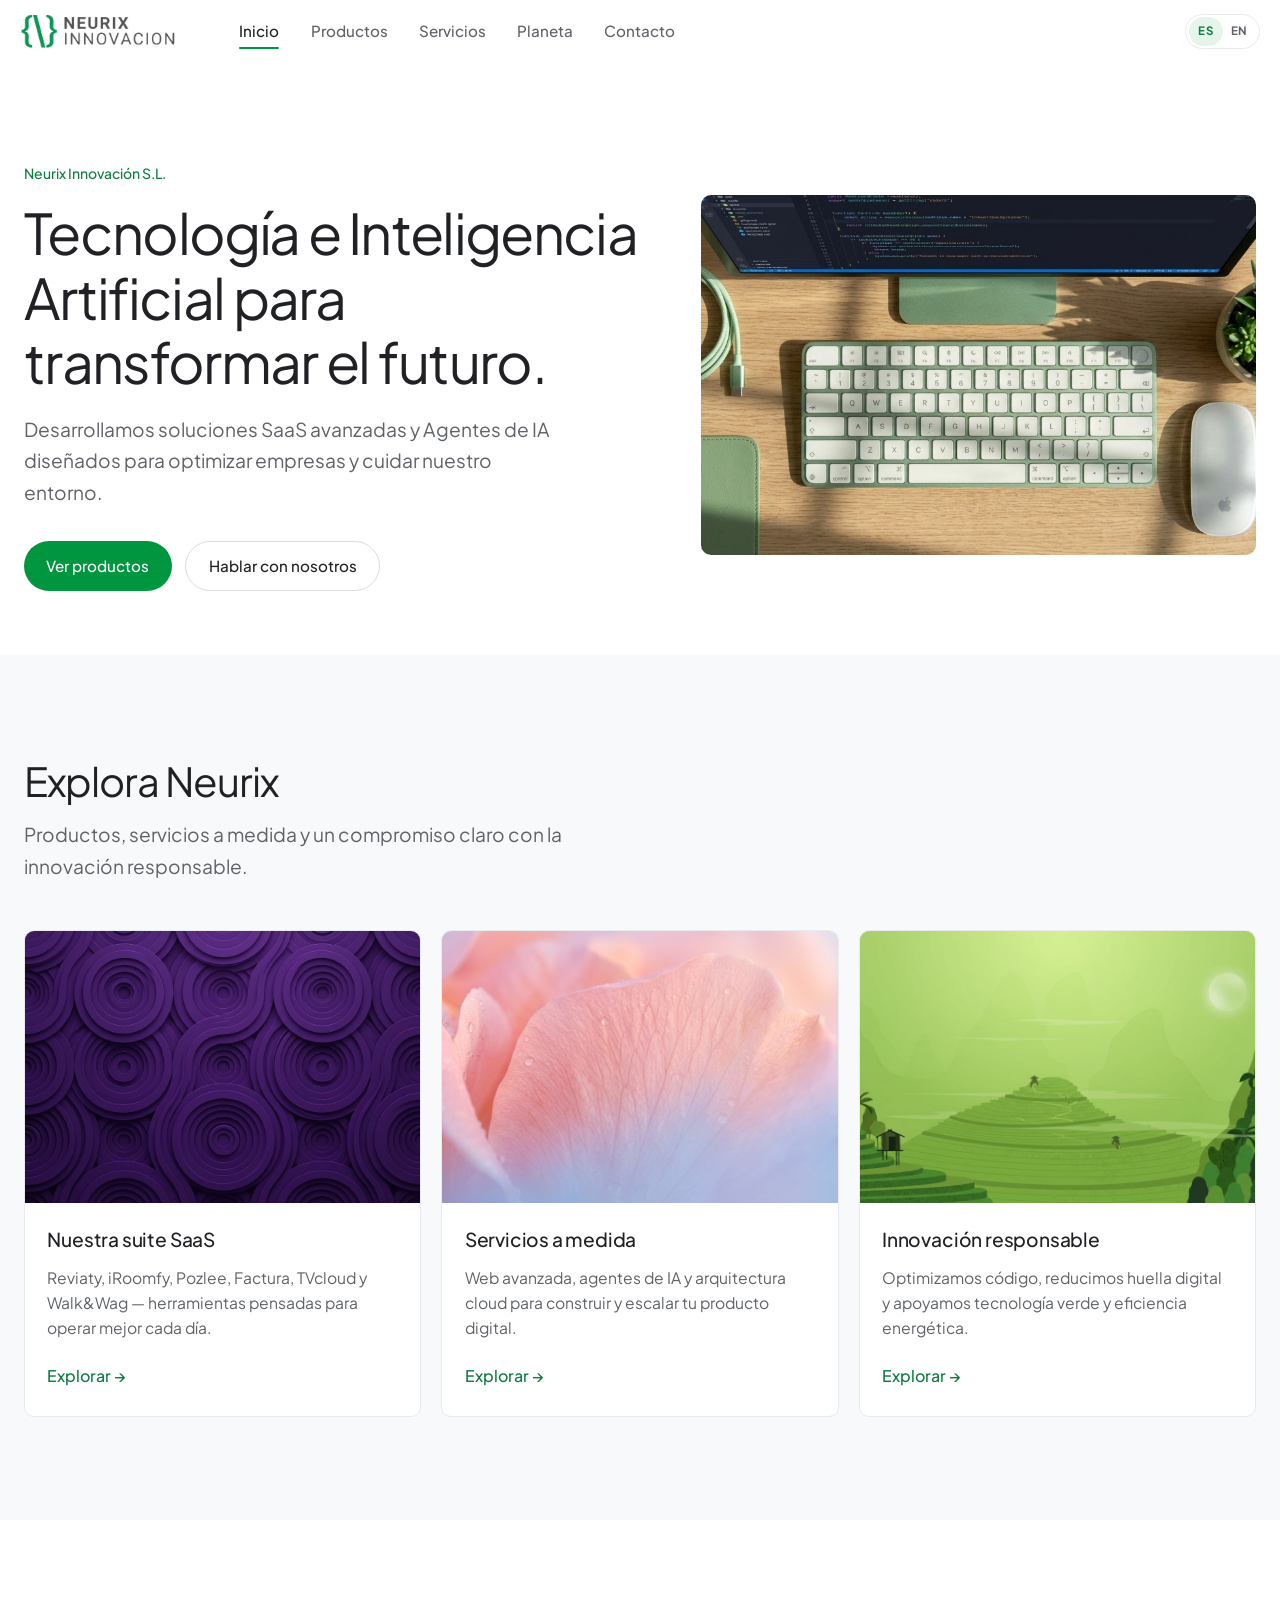
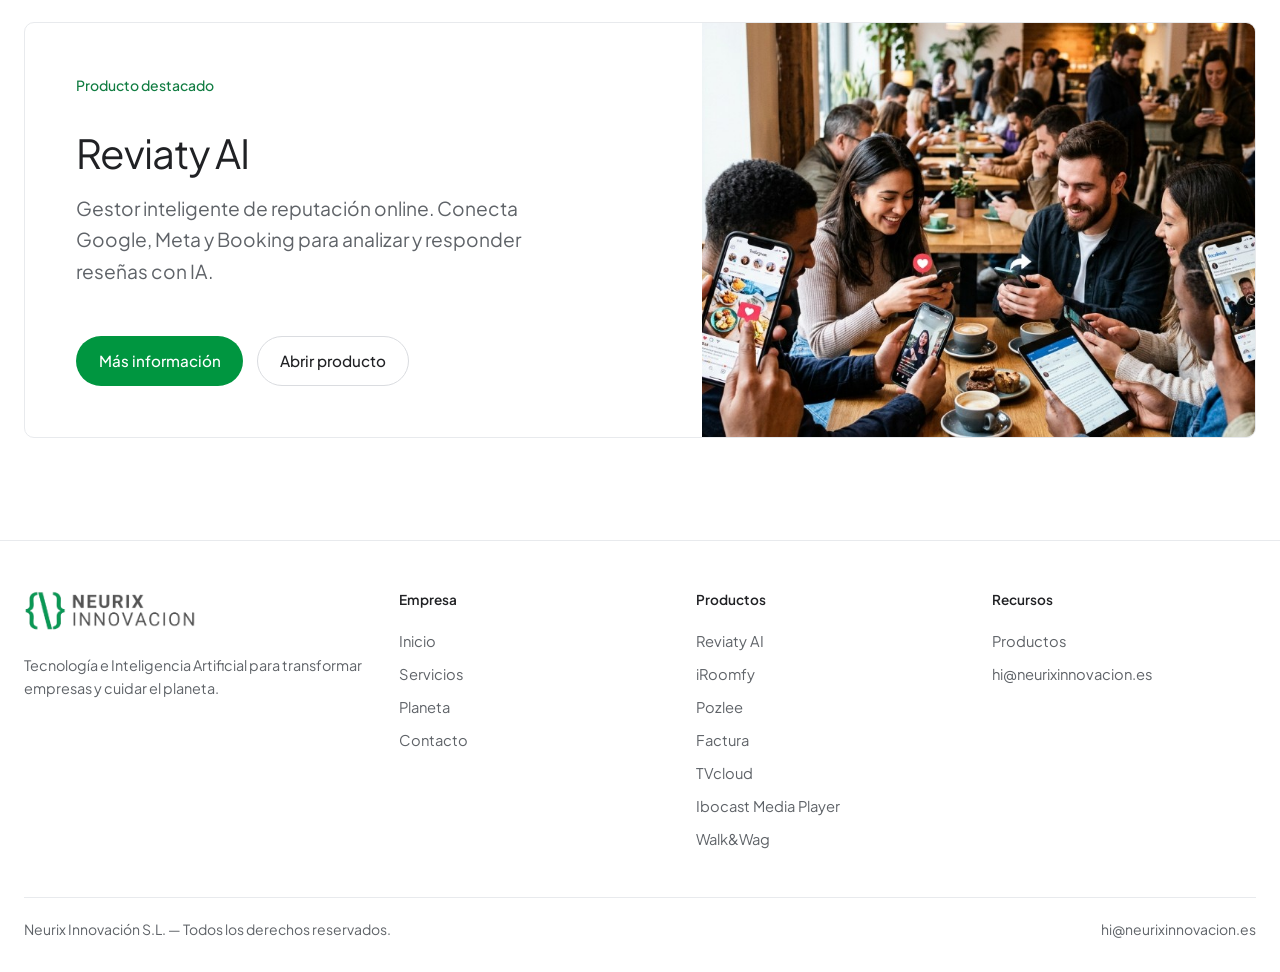
==== commit 35ed6745: "Link product apps externally, rename iRoomfy, and add digital marketing. Point Reviaty, iRoomfy, and" ====
--- a/index.html
+++ b/index.html
@@ -46,7 +46,7 @@
             </div>
             <div class="story-body">
               <h3 data-i18n="home.cardProductsTitle">Nuestra suite SaaS</h3>
-              <p data-i18n="home.cardProductsBody">Reviaty, Roomly, Pozlee, Factura, TVcloud y Walk&amp;Wag — herramientas pensadas para operar mejor cada día.</p>
+              <p data-i18n="home.cardProductsBody">Reviaty, iRoomfy, Pozlee, Factura, TVcloud y Walk&amp;Wag — herramientas pensadas para operar mejor cada día.</p>
               <span class="btn-text"><span data-i18n="common.explore">Explorar</span> <span class="arrow">→</span></span>
             </div>
           </a>
@@ -82,8 +82,8 @@
             <h2 class="display-md">Reviaty AI</h2>
             <p class="lead" data-i18n="home.featureLead">Gestor inteligente de reputación online. Conecta Google, Meta y Booking para analizar y responder reseñas con IA.</p>
             <div class="home-hero-actions">
-              <a class="btn btn-primary" href="productos/reviaty.html" data-i18n="common.learnMore">Más información</a>
-              <a class="btn btn-outline" href="https://reviaty.neurixinnovacion.es" target="_blank" rel="noopener noreferrer" data-i18n="common.visit">Abrir producto</a>
+              <a class="btn btn-primary" href="https://reviaty.neurixinnovacion.es/" target="_blank" rel="noopener noreferrer" data-i18n="common.learnMore">Más información</a>
+              <a class="btn btn-outline" href="https://reviaty.neurixinnovacion.es/" target="_blank" rel="noopener noreferrer" data-i18n="common.visit">Abrir producto</a>
             </div>
           </div>
           <div class="feature-band-visual visual-photo" aria-hidden="true">
@@ -107,7 +107,7 @@
         "home.exploreTitle": "Explora Neurix",
         "home.exploreLead": "Productos, servicios a medida y un compromiso claro con la innovación responsable.",
         "home.cardProductsTitle": "Nuestra suite SaaS",
-        "home.cardProductsBody": "Reviaty, Roomly, Pozlee, Factura, TVcloud y Walk&Wag — herramientas pensadas para operar mejor cada día.",
+        "home.cardProductsBody": "Reviaty, iRoomfy, Pozlee, Factura, TVcloud y Walk&Wag — herramientas pensadas para operar mejor cada día.",
         "home.cardServicesTitle": "Servicios a medida",
         "home.cardServicesBody": "Web avanzada, agentes de IA y arquitectura cloud para construir y escalar tu producto digital.",
         "home.cardPlanetTitle": "Innovación responsable",
@@ -124,7 +124,7 @@
         "home.exploreTitle": "Explore Neurix",
         "home.exploreLead": "Products, tailored services, and a clear commitment to responsible innovation.",
         "home.cardProductsTitle": "Our SaaS suite",
-        "home.cardProductsBody": "Reviaty, Roomly, Pozlee, Factura, TVcloud and Walk&Wag — tools built to run operations better every day.",
+        "home.cardProductsBody": "Reviaty, iRoomfy, Pozlee, Factura, TVcloud and Walk&Wag — tools built to run operations better every day.",
         "home.cardServicesTitle": "Tailored services",
         "home.cardServicesBody": "Advanced web, AI agents and cloud architecture to build and scale your digital product.",
         "home.cardPlanetTitle": "Responsible innovation",
--- a/css/styles.css
+++ b/css/styles.css
@@ -1475,7 +1475,7 @@
 
 .svc-solutions {
   display: grid;
-  grid-template-columns: repeat(3, 1fr);
+  grid-template-columns: repeat(2, 1fr);
   gap: 1.25rem;
 }
 
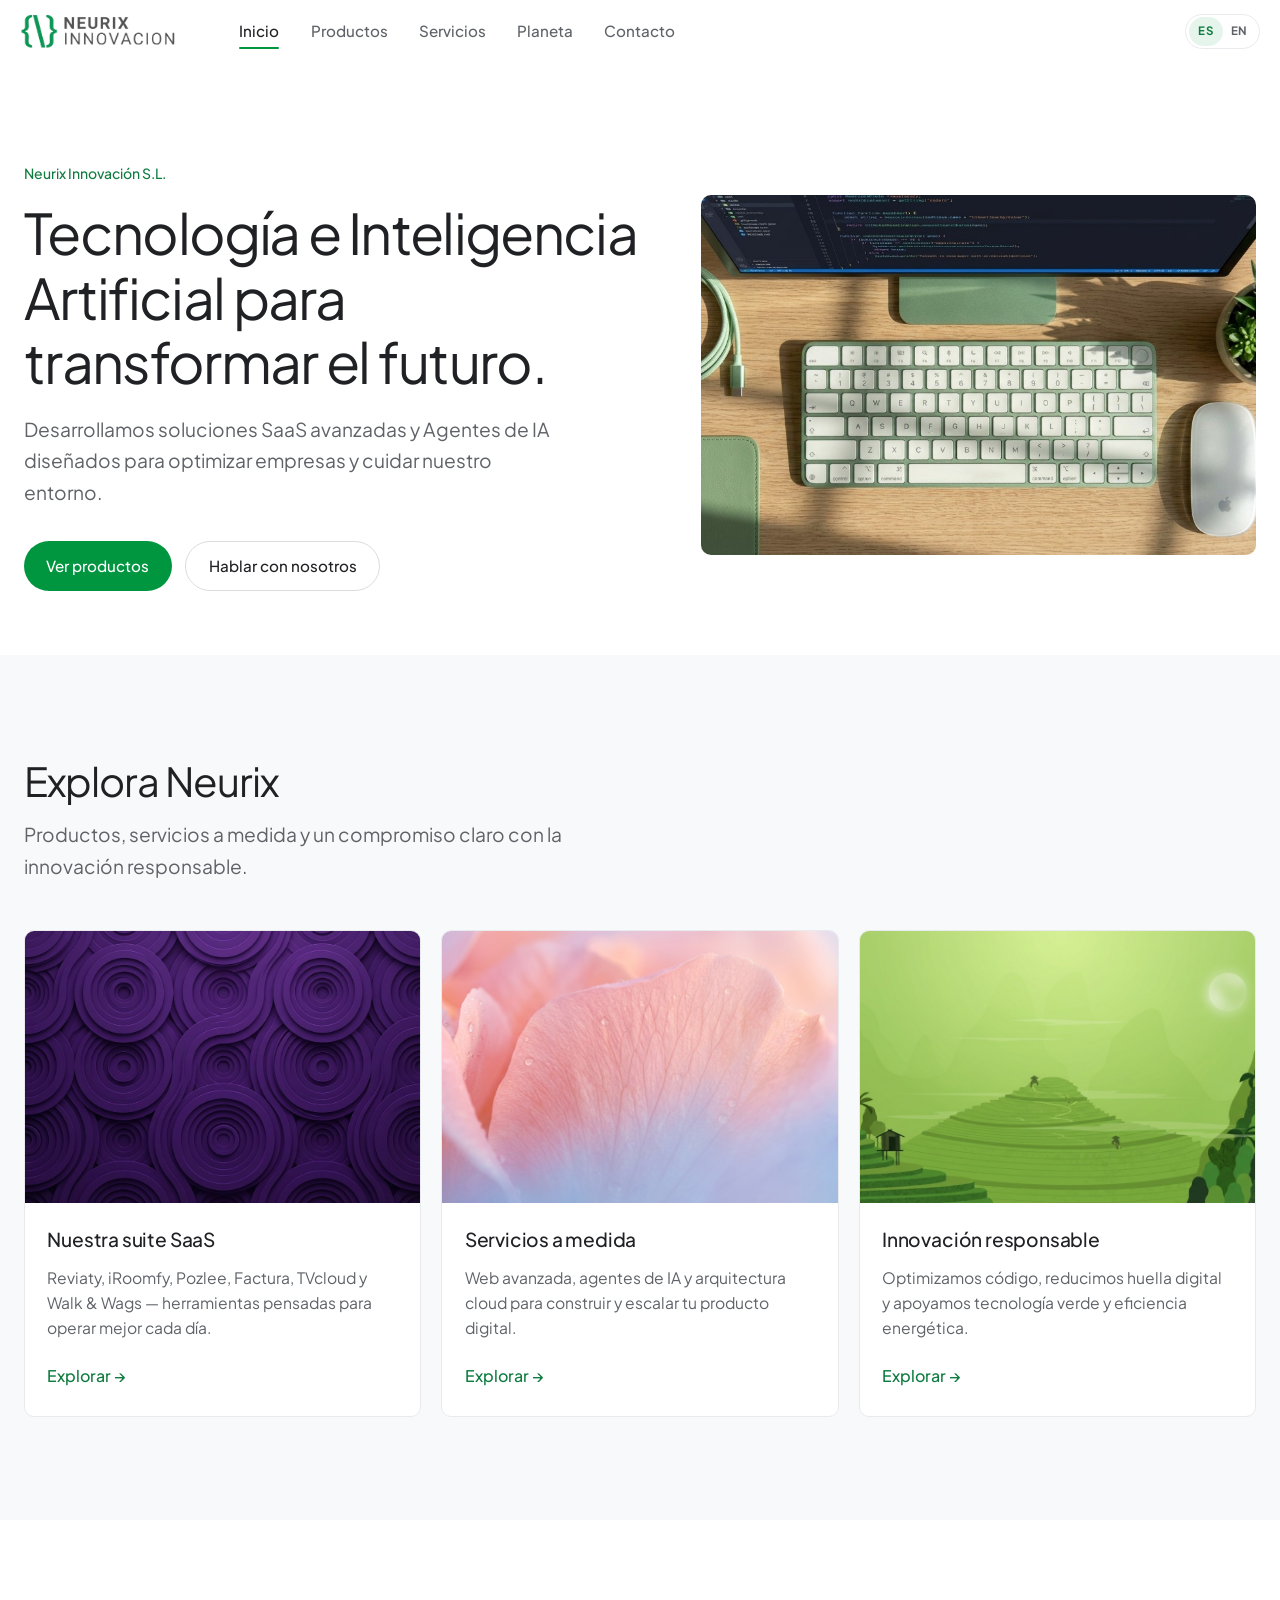
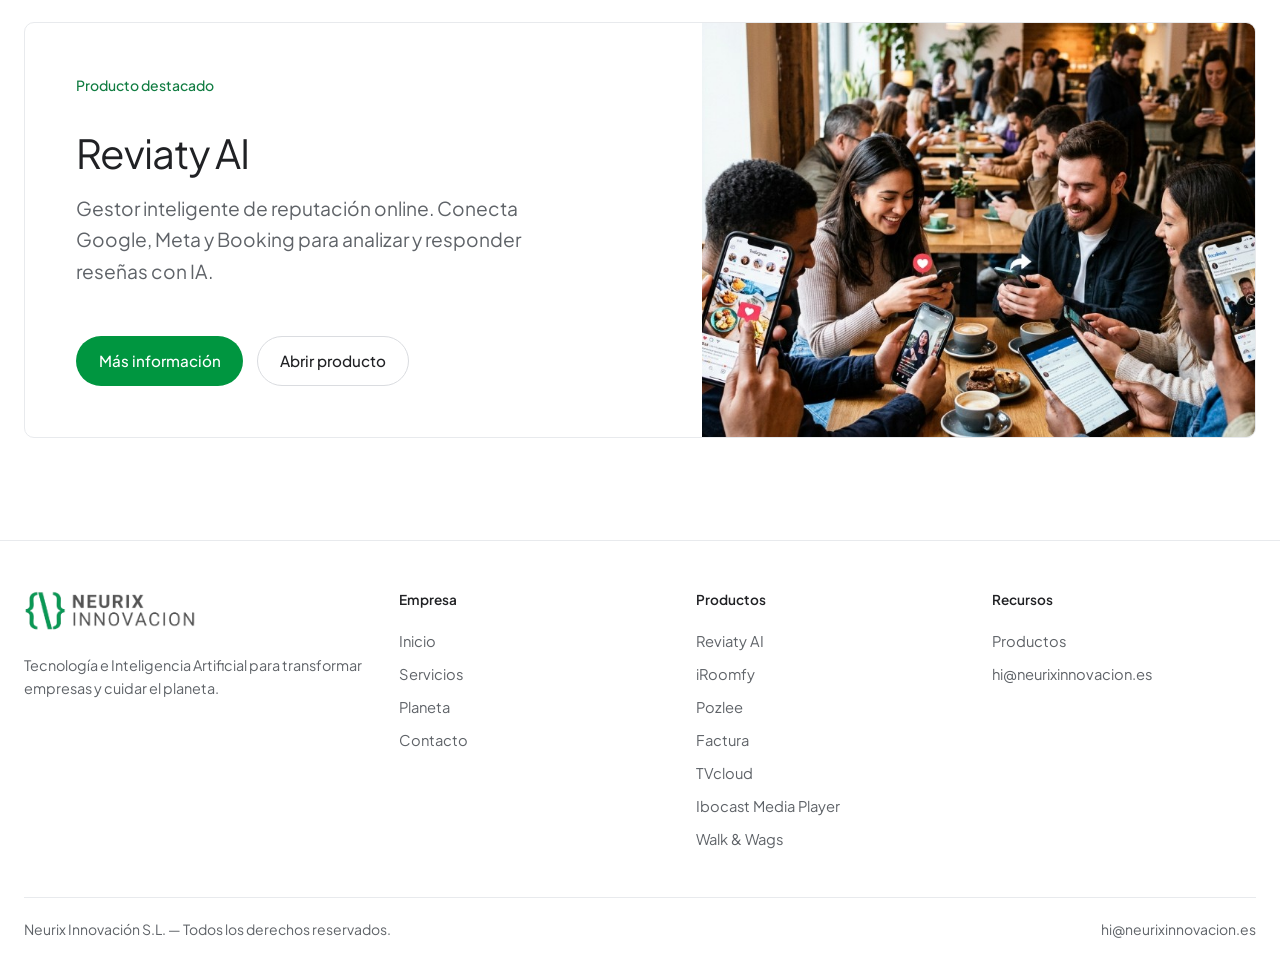
==== commit 2893dd10: "Refresh Walk & Wags branding, product directory, and contact visual. Rename to Walk & Wags with the " ====
--- a/index.html
+++ b/index.html
@@ -46,7 +46,7 @@
             </div>
             <div class="story-body">
               <h3 data-i18n="home.cardProductsTitle">Nuestra suite SaaS</h3>
-              <p data-i18n="home.cardProductsBody">Reviaty, iRoomfy, Pozlee, Factura, TVcloud y Walk&amp;Wag — herramientas pensadas para operar mejor cada día.</p>
+              <p data-i18n="home.cardProductsBody">Reviaty, iRoomfy, Pozlee, Factura, TVcloud y Walk &amp; Wags — herramientas pensadas para operar mejor cada día.</p>
               <span class="btn-text"><span data-i18n="common.explore">Explorar</span> <span class="arrow">→</span></span>
             </div>
           </a>
@@ -107,7 +107,7 @@
         "home.exploreTitle": "Explora Neurix",
         "home.exploreLead": "Productos, servicios a medida y un compromiso claro con la innovación responsable.",
         "home.cardProductsTitle": "Nuestra suite SaaS",
-        "home.cardProductsBody": "Reviaty, iRoomfy, Pozlee, Factura, TVcloud y Walk&Wag — herramientas pensadas para operar mejor cada día.",
+        "home.cardProductsBody": "Reviaty, iRoomfy, Pozlee, Factura, TVcloud y Walk & Wags — herramientas pensadas para operar mejor cada día.",
         "home.cardServicesTitle": "Servicios a medida",
         "home.cardServicesBody": "Web avanzada, agentes de IA y arquitectura cloud para construir y escalar tu producto digital.",
         "home.cardPlanetTitle": "Innovación responsable",
@@ -124,7 +124,7 @@
         "home.exploreTitle": "Explore Neurix",
         "home.exploreLead": "Products, tailored services, and a clear commitment to responsible innovation.",
         "home.cardProductsTitle": "Our SaaS suite",
-        "home.cardProductsBody": "Reviaty, iRoomfy, Pozlee, Factura, TVcloud and Walk&Wag — tools built to run operations better every day.",
+        "home.cardProductsBody": "Reviaty, iRoomfy, Pozlee, Factura, TVcloud and Walk & Wags — tools built to run operations better every day.",
         "home.cardServicesTitle": "Tailored services",
         "home.cardServicesBody": "Advanced web, AI agents and cloud architecture to build and scale your digital product.",
         "home.cardPlanetTitle": "Responsible innovation",
--- a/css/styles.css
+++ b/css/styles.css
@@ -841,123 +841,98 @@
 }
 
 .dir-header .display-md {
-  margin-bottom: 1.25rem;
-}
-
-.dir-filter-bar {
-  display: inline-flex;
-  flex-direction: column;
-  align-items: stretch;
-  gap: 0.45rem;
-  width: min(100%, 320px);
+  margin-bottom: 0;
+}
+
+.dir-grid {
+  display: grid;
+  grid-template-columns: repeat(4, 1fr);
+  gap: 1.15rem;
+}
+
+.dir-tile {
+  position: relative;
+  display: flex;
+  flex-direction: row;
+  align-items: center;
+  gap: 0.85rem;
+  min-height: 0;
+  padding: 0.85rem 1rem;
+  border: 1px solid var(--line);
+  border-radius: 14px;
+  background: var(--bg);
+  color: var(--ink);
   text-align: left;
-}
-
-.dir-filter-bar label {
-  font-size: 0.9rem;
-  font-weight: 500;
-  color: var(--muted);
-}
-
-.dir-select-wrap {
-  position: relative;
-}
-
-.dir-select-wrap::after {
-  content: "";
-  position: absolute;
-  right: 1rem;
-  top: 50%;
-  width: 0.45rem;
-  height: 0.45rem;
-  border-right: 2px solid var(--muted);
-  border-bottom: 2px solid var(--muted);
-  transform: translateY(-70%) rotate(45deg);
-  pointer-events: none;
-}
-
-.dir-select {
-  width: 100%;
-  appearance: none;
-  -webkit-appearance: none;
-  min-height: 48px;
-  padding: 0.7rem 2.5rem 0.7rem 1rem;
-  border: 1px solid var(--line-strong);
-  border-radius: 10px;
-  background: var(--bg);
-  font: inherit;
-  font-size: 1rem;
-  font-weight: 500;
-  color: var(--ink);
-  cursor: pointer;
-}
-
-.dir-select:focus-visible {
-  outline: 2px solid var(--green);
-  outline-offset: 2px;
-}
-
-.dir-grid {
-  display: grid;
-  grid-template-columns: repeat(4, 1fr);
-  gap: 0.85rem;
-}
-
-.dir-tile {
-  display: grid;
-  grid-template-columns: 40px minmax(0, 1fr) 20px;
-  align-items: center;
-  gap: 0.7rem;
-  min-height: 64px;
-  padding: 0.65rem 0.85rem;
-  border: 1px solid var(--line);
-  border-radius: 10px;
-  background: var(--bg);
-  color: var(--ink);
   transition:
     border-color 0.2s var(--ease),
     box-shadow 0.2s var(--ease),
-    background 0.2s var(--ease);
+    background 0.2s var(--ease),
+    transform 0.2s var(--ease);
 }
 
 .dir-tile:hover,
 .dir-tile:focus-visible {
   border-color: var(--line-strong);
-  box-shadow: 0 2px 10px rgba(60, 64, 67, 0.08);
+  box-shadow: 0 8px 22px rgba(60, 64, 67, 0.08);
   background: #fafafa;
   outline: none;
+  transform: translateY(-1px);
 }
 
 .dir-tile-icon {
+  flex-shrink: 0;
   width: 40px;
   height: 40px;
   border: 0;
   box-shadow: none;
   background: transparent;
+  border-radius: 0;
+}
+
+.dir-tile-icon.picon--logo {
+  background: transparent;
+  border: 0;
+  padding: 0;
+}
+
+.dir-tile-icon.picon--logo img {
+  width: 100%;
+  height: 100%;
+  object-fit: contain;
 }
 
 .dir-tile-icon.picon--factura,
 .dir-tile-icon.picon--tvcloud,
 .dir-tile-icon.picon--walkwag {
-  background: var(--bg-soft);
-  border: 1px solid var(--line);
+  background: transparent;
+  border: 0;
+  font-size: 0.85rem;
+  font-weight: 700;
 }
 
 .dir-tile-name {
-  font-size: 0.95rem;
-  font-weight: 500;
-  line-height: 1.25;
-  white-space: nowrap;
-  overflow: hidden;
-  text-overflow: ellipsis;
-}
-
-.dir-tile-ext {
-  color: var(--green-deep);
+  flex: 1;
+  min-width: 0;
   font-size: 1rem;
   font-weight: 600;
+  line-height: 1.3;
+  letter-spacing: -0.02em;
+  display: -webkit-box;
+  -webkit-line-clamp: 2;
+  -webkit-box-orient: vertical;
+  overflow: hidden;
+  padding-inline: 0;
+}
+
+.dir-tile-ext {
+  position: static;
+  flex-shrink: 0;
+  margin-left: auto;
+  color: var(--green-deep);
+  font-size: 0.95rem;
+  font-weight: 600;
   line-height: 1;
-  text-align: right;
+  opacity: 0.75;
 }
 
 .spotlight-visual {
@@ -1475,7 +1450,7 @@
 
 .svc-solutions {
   display: grid;
-  grid-template-columns: repeat(2, 1fr);
+  grid-template-columns: repeat(3, 1fr);
   gap: 1.25rem;
 }
 
@@ -2170,7 +2145,13 @@
 
 .contact-layout {
   display: grid;
-  grid-template-columns: 1fr 1fr;
+  grid-template-columns: 1.15fr 0.85fr;
+  gap: 1.25rem;
+  align-items: stretch;
+}
+
+.contact-stack {
+  display: grid;
   gap: 1.25rem;
 }
 
@@ -2179,6 +2160,64 @@
   border: 1px solid var(--line);
   border-radius: var(--radius);
   background: var(--bg);
+}
+
+.contact-visual {
+  display: flex;
+  flex-direction: column;
+  align-items: center;
+  justify-content: center;
+  text-align: center;
+  gap: 0.85rem;
+  padding: clamp(1.75rem, 3vw, 2.75rem) 1.5rem;
+  border: 1px solid var(--line);
+  border-radius: var(--radius);
+  background:
+    linear-gradient(165deg, #fff7f2 0%, #ffffff 48%, #f4fbf7 100%);
+}
+
+.contact-visual-eyebrow {
+  margin: 0;
+  font-size: 0.78rem;
+  font-weight: 700;
+  letter-spacing: 0.08em;
+  text-transform: uppercase;
+  color: #ff6b35;
+}
+
+.contact-visual-logo {
+  width: min(100%, 220px);
+  aspect-ratio: 1;
+  display: grid;
+  place-items: center;
+  margin: 0.35rem 0 0.25rem;
+}
+
+.contact-visual-logo img {
+  width: 100%;
+  height: 100%;
+  object-fit: contain;
+  display: block;
+}
+
+.contact-visual h2 {
+  margin: 0;
+  font-size: 1.45rem;
+  font-weight: 600;
+  letter-spacing: -0.03em;
+  color: var(--ink);
+}
+
+.contact-visual p {
+  margin: 0;
+  max-width: 28ch;
+  color: var(--muted);
+  font-size: 0.98rem;
+  line-height: 1.55;
+}
+
+.contact-visual .btn {
+  margin-top: 0.5rem;
 }
 
 .contact-card h2 {
@@ -2326,10 +2365,6 @@
 
   .dir-grid {
     grid-template-columns: repeat(2, 1fr);
-  }
-
-  .dir-filter-bar {
-    width: min(100%, 280px);
   }
 
   .story-grid,
@@ -2417,14 +2452,25 @@
 
   .dir-grid {
     grid-template-columns: 1fr 1fr;
+    gap: 0.85rem;
   }
 
   .dir-header {
     text-align: left;
   }
 
-  .dir-filter-bar {
-    width: 100%;
+  .dir-tile {
+    min-height: 0;
+    padding: 0.75rem 0.85rem;
+  }
+
+  .dir-tile-icon {
+    width: 36px;
+    height: 36px;
+  }
+
+  .dir-tile-name {
+    font-size: 0.92rem;
   }
 
   .brand-logo {
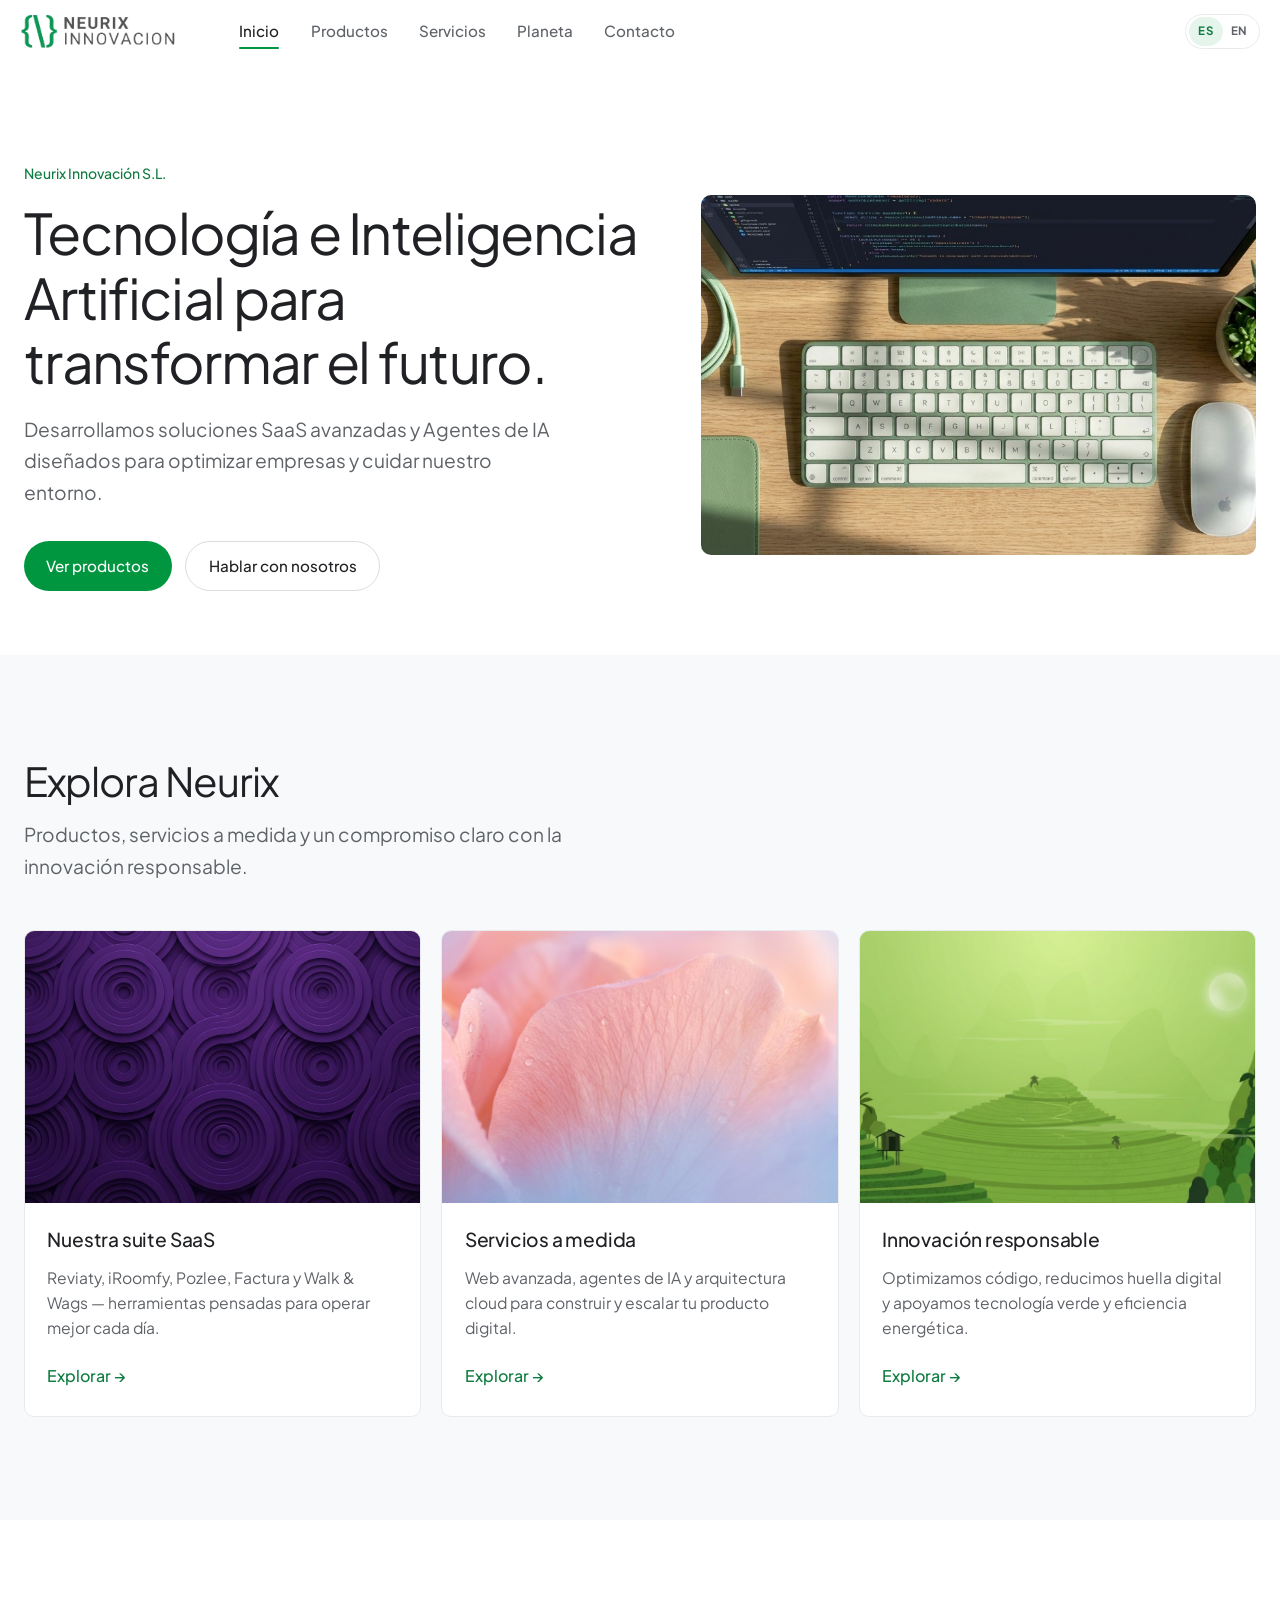
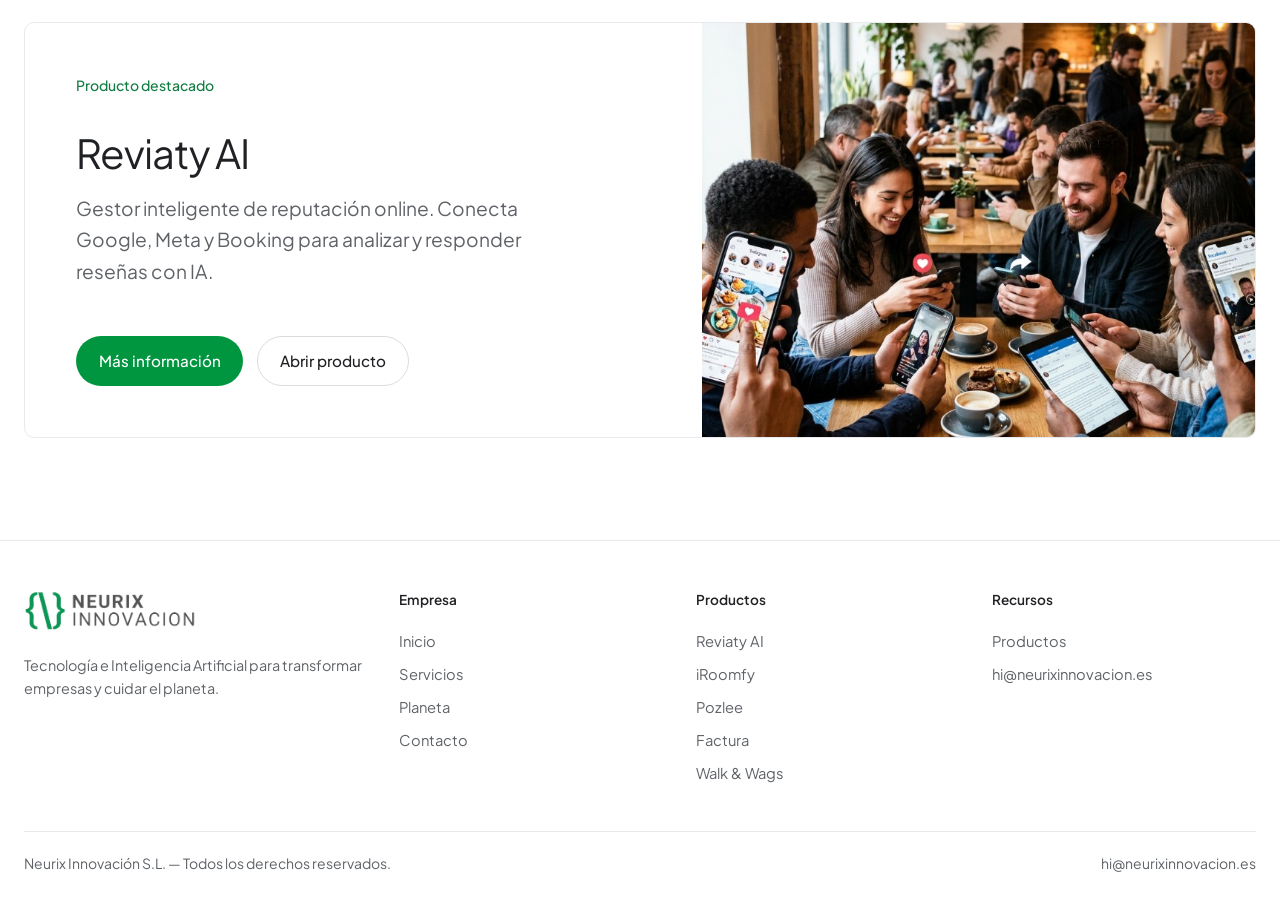
==== commit 0b19065d: "Remove TVcloud and Ibocast from the public product suite. Drop both products from Productos, home co" ====
--- a/index.html
+++ b/index.html
@@ -8,7 +8,7 @@
   <link rel="preconnect" href="https://fonts.googleapis.com">
   <link rel="preconnect" href="https://fonts.gstatic.com" crossorigin>
   <link href="https://fonts.googleapis.com/css2?family=Plus+Jakarta+Sans:wght@400;500;600;700&display=swap" rel="stylesheet">
-  <link rel="stylesheet" href="css/styles.css">
+  <link rel="stylesheet" href="css/styles.css?v=20261107">
   <link rel="icon" href="images/logo.png" type="image/png">
 </head>
 <body data-page="home" data-depth="0">
@@ -46,7 +46,7 @@
             </div>
             <div class="story-body">
               <h3 data-i18n="home.cardProductsTitle">Nuestra suite SaaS</h3>
-              <p data-i18n="home.cardProductsBody">Reviaty, iRoomfy, Pozlee, Factura, TVcloud y Walk &amp; Wags — herramientas pensadas para operar mejor cada día.</p>
+              <p data-i18n="home.cardProductsBody">Reviaty, iRoomfy, Pozlee, Factura y Walk &amp; Wags — herramientas pensadas para operar mejor cada día.</p>
               <span class="btn-text"><span data-i18n="common.explore">Explorar</span> <span class="arrow">→</span></span>
             </div>
           </a>
@@ -107,7 +107,7 @@
         "home.exploreTitle": "Explora Neurix",
         "home.exploreLead": "Productos, servicios a medida y un compromiso claro con la innovación responsable.",
         "home.cardProductsTitle": "Nuestra suite SaaS",
-        "home.cardProductsBody": "Reviaty, iRoomfy, Pozlee, Factura, TVcloud y Walk & Wags — herramientas pensadas para operar mejor cada día.",
+        "home.cardProductsBody": "Reviaty, iRoomfy, Pozlee, Factura y Walk & Wags — herramientas pensadas para operar mejor cada día.",
         "home.cardServicesTitle": "Servicios a medida",
         "home.cardServicesBody": "Web avanzada, agentes de IA y arquitectura cloud para construir y escalar tu producto digital.",
         "home.cardPlanetTitle": "Innovación responsable",
@@ -124,7 +124,7 @@
         "home.exploreTitle": "Explore Neurix",
         "home.exploreLead": "Products, tailored services, and a clear commitment to responsible innovation.",
         "home.cardProductsTitle": "Our SaaS suite",
-        "home.cardProductsBody": "Reviaty, iRoomfy, Pozlee, Factura, TVcloud and Walk & Wags — tools built to run operations better every day.",
+        "home.cardProductsBody": "Reviaty, iRoomfy, Pozlee, Factura and Walk & Wags — tools built to run operations better every day.",
         "home.cardServicesTitle": "Tailored services",
         "home.cardServicesBody": "Advanced web, AI agents and cloud architecture to build and scale your digital product.",
         "home.cardPlanetTitle": "Responsible innovation",
--- a/css/styles.css
+++ b/css/styles.css
@@ -846,59 +846,60 @@
 
 .dir-grid {
   display: grid;
-  grid-template-columns: repeat(4, 1fr);
-  gap: 1.15rem;
-}
-
+  grid-template-columns: repeat(3, 1fr);
+  gap: 0.75rem;
+}
+
+/* Matches about.google/products product-filter cards: 48px logo, 16px/500 label */
 .dir-tile {
   position: relative;
   display: flex;
   flex-direction: row;
   align-items: center;
-  gap: 0.85rem;
-  min-height: 0;
-  padding: 0.85rem 1rem;
+  gap: 0.75rem;
+  min-height: 4.5rem;
+  height: 4.5rem;
+  padding: 0.75rem;
   border: 1px solid var(--line);
-  border-radius: 14px;
-  background: var(--bg);
+  border-radius: 12px;
+  background: #fff;
   color: var(--ink);
   text-align: left;
+  box-shadow: none;
   transition:
     border-color 0.2s var(--ease),
     box-shadow 0.2s var(--ease),
-    background 0.2s var(--ease),
-    transform 0.2s var(--ease);
+    background 0.2s var(--ease);
 }
 
 .dir-tile:hover,
 .dir-tile:focus-visible {
   border-color: var(--line-strong);
-  box-shadow: 0 8px 22px rgba(60, 64, 67, 0.08);
-  background: #fafafa;
+  box-shadow: 0 1px 2px rgba(60, 64, 67, 0.08), 0 2px 8px rgba(60, 64, 67, 0.06);
+  background: #fff;
   outline: none;
-  transform: translateY(-1px);
-}
-
-.dir-tile-icon {
+}
+
+.dir-tile-icon,
+.dir-tile-icon.picon,
+.dir-tile-icon.picon--logo {
   flex-shrink: 0;
-  width: 40px;
-  height: 40px;
+  width: 48px;
+  height: 48px;
+  margin: 0;
+  padding: 0;
   border: 0;
   box-shadow: none;
   background: transparent;
   border-radius: 0;
-}
-
-.dir-tile-icon.picon--logo {
-  background: transparent;
-  border: 0;
-  padding: 0;
+  overflow: visible;
 }
 
 .dir-tile-icon.picon--logo img {
-  width: 100%;
-  height: 100%;
+  width: 48px;
+  height: 48px;
   object-fit: contain;
+  display: block;
 }
 
 .dir-tile-icon.picon--factura,
@@ -906,33 +907,39 @@
 .dir-tile-icon.picon--walkwag {
   background: transparent;
   border: 0;
-  font-size: 0.85rem;
+  font-size: 0.8rem;
   font-weight: 700;
+  color: var(--green-deep);
 }
 
 .dir-tile-name {
   flex: 1;
   min-width: 0;
-  font-size: 1rem;
-  font-weight: 600;
-  line-height: 1.3;
-  letter-spacing: -0.02em;
+  font-size: 16px;
+  font-weight: 500;
+  line-height: 24px;
+  letter-spacing: 0;
   display: -webkit-box;
   -webkit-line-clamp: 2;
   -webkit-box-orient: vertical;
   overflow: hidden;
   padding-inline: 0;
+  color: #1f1f1f;
 }
 
 .dir-tile-ext {
   position: static;
   flex-shrink: 0;
-  margin-left: auto;
+  width: 24px;
+  height: 24px;
+  margin-left: 0;
+  display: grid;
+  place-items: center;
   color: var(--green-deep);
-  font-size: 0.95rem;
-  font-weight: 600;
+  font-size: 14px;
+  font-weight: 500;
   line-height: 1;
-  opacity: 0.75;
+  opacity: 0.9;
 }
 
 .spotlight-visual {
@@ -2363,8 +2370,9 @@
     grid-template-columns: 1fr;
   }
 
+  /* Keep 3 product tiles per row on tablet; drop to 2 only on phones */
   .dir-grid {
-    grid-template-columns: repeat(2, 1fr);
+    grid-template-columns: repeat(3, 1fr);
   }
 
   .story-grid,
@@ -2452,7 +2460,7 @@
 
   .dir-grid {
     grid-template-columns: 1fr 1fr;
-    gap: 0.85rem;
+    gap: 0.75rem;
   }
 
   .dir-header {
@@ -2460,17 +2468,27 @@
   }
 
   .dir-tile {
-    min-height: 0;
-    padding: 0.75rem 0.85rem;
-  }
-
-  .dir-tile-icon {
-    width: 36px;
-    height: 36px;
+    height: 4.5rem;
+    min-height: 4.5rem;
+    padding: 0.75rem;
+  }
+
+  .dir-tile-icon,
+  .dir-tile-icon.picon,
+  .dir-tile-icon.picon--logo {
+    width: 48px;
+    height: 48px;
+  }
+
+  .dir-tile-icon.picon--logo img {
+    width: 48px;
+    height: 48px;
   }
 
   .dir-tile-name {
-    font-size: 0.92rem;
+    font-size: 16px;
+    font-weight: 500;
+    line-height: 24px;
   }
 
   .brand-logo {
